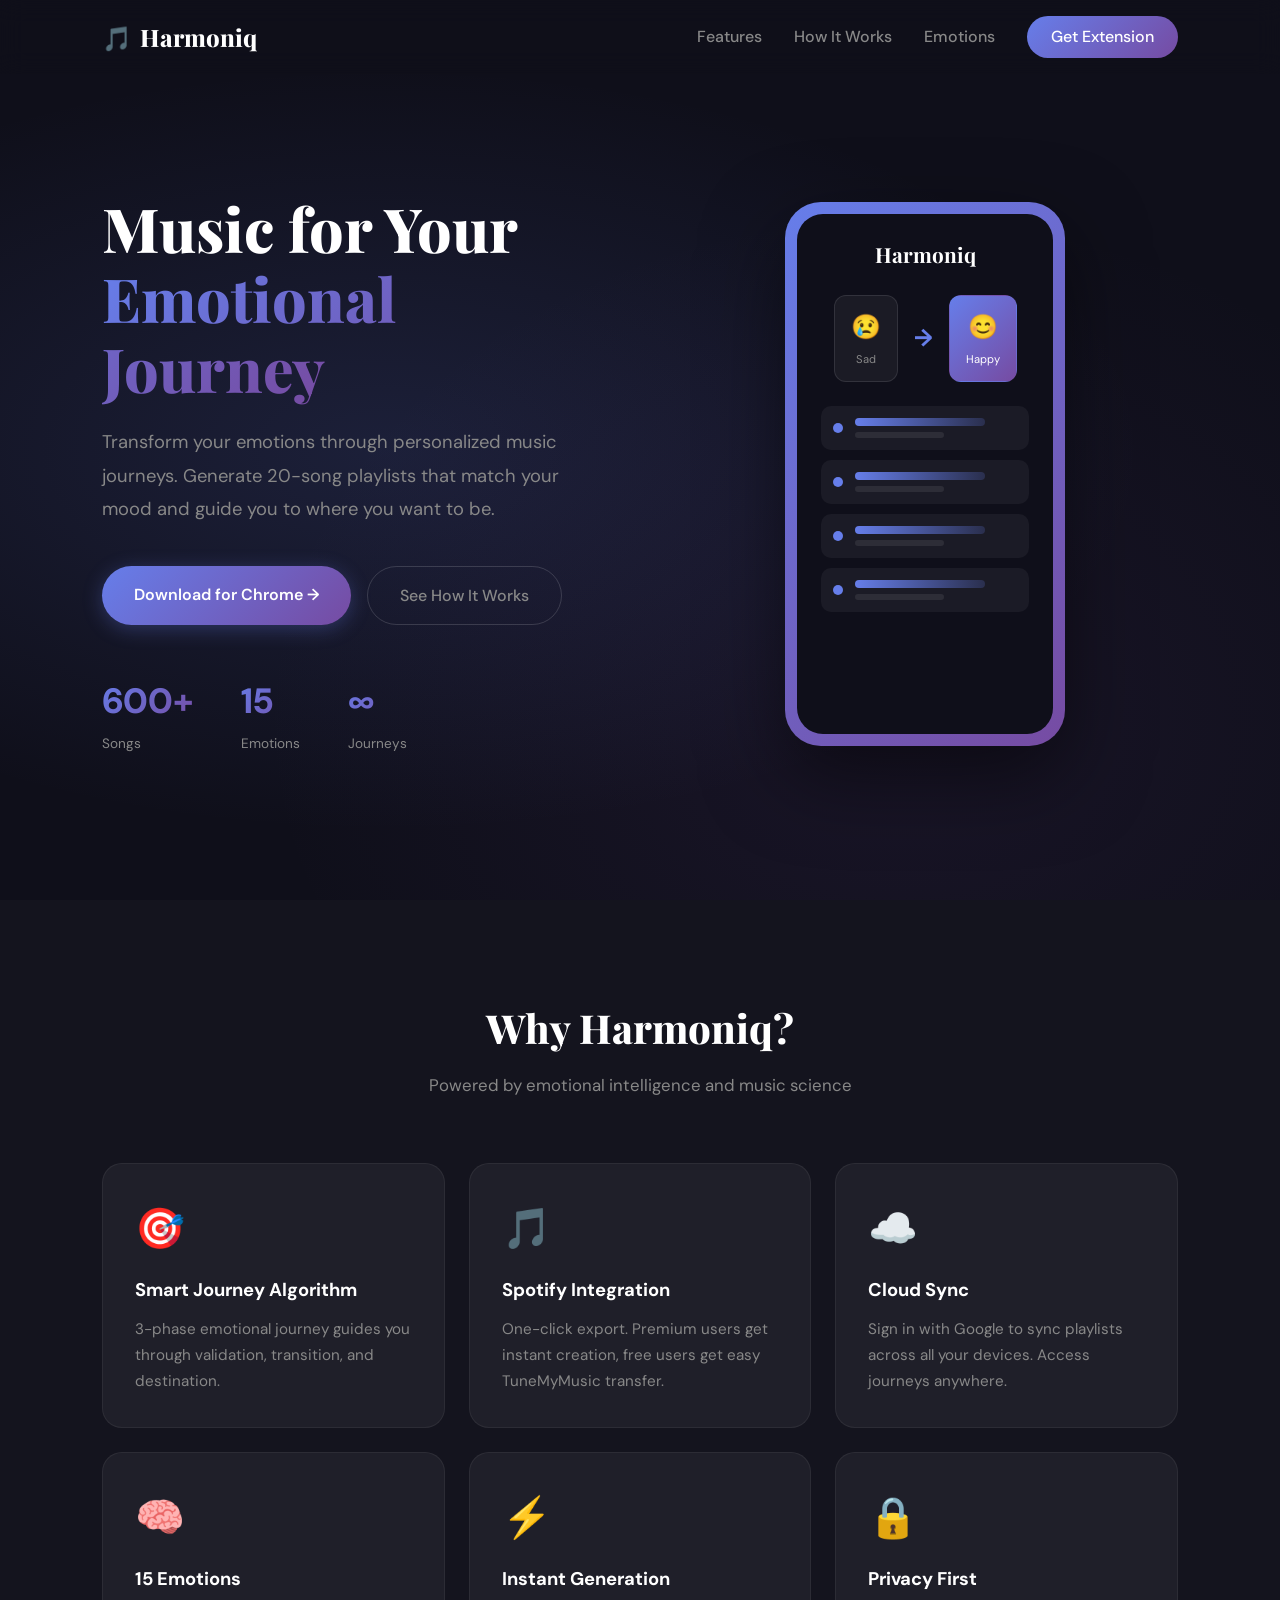
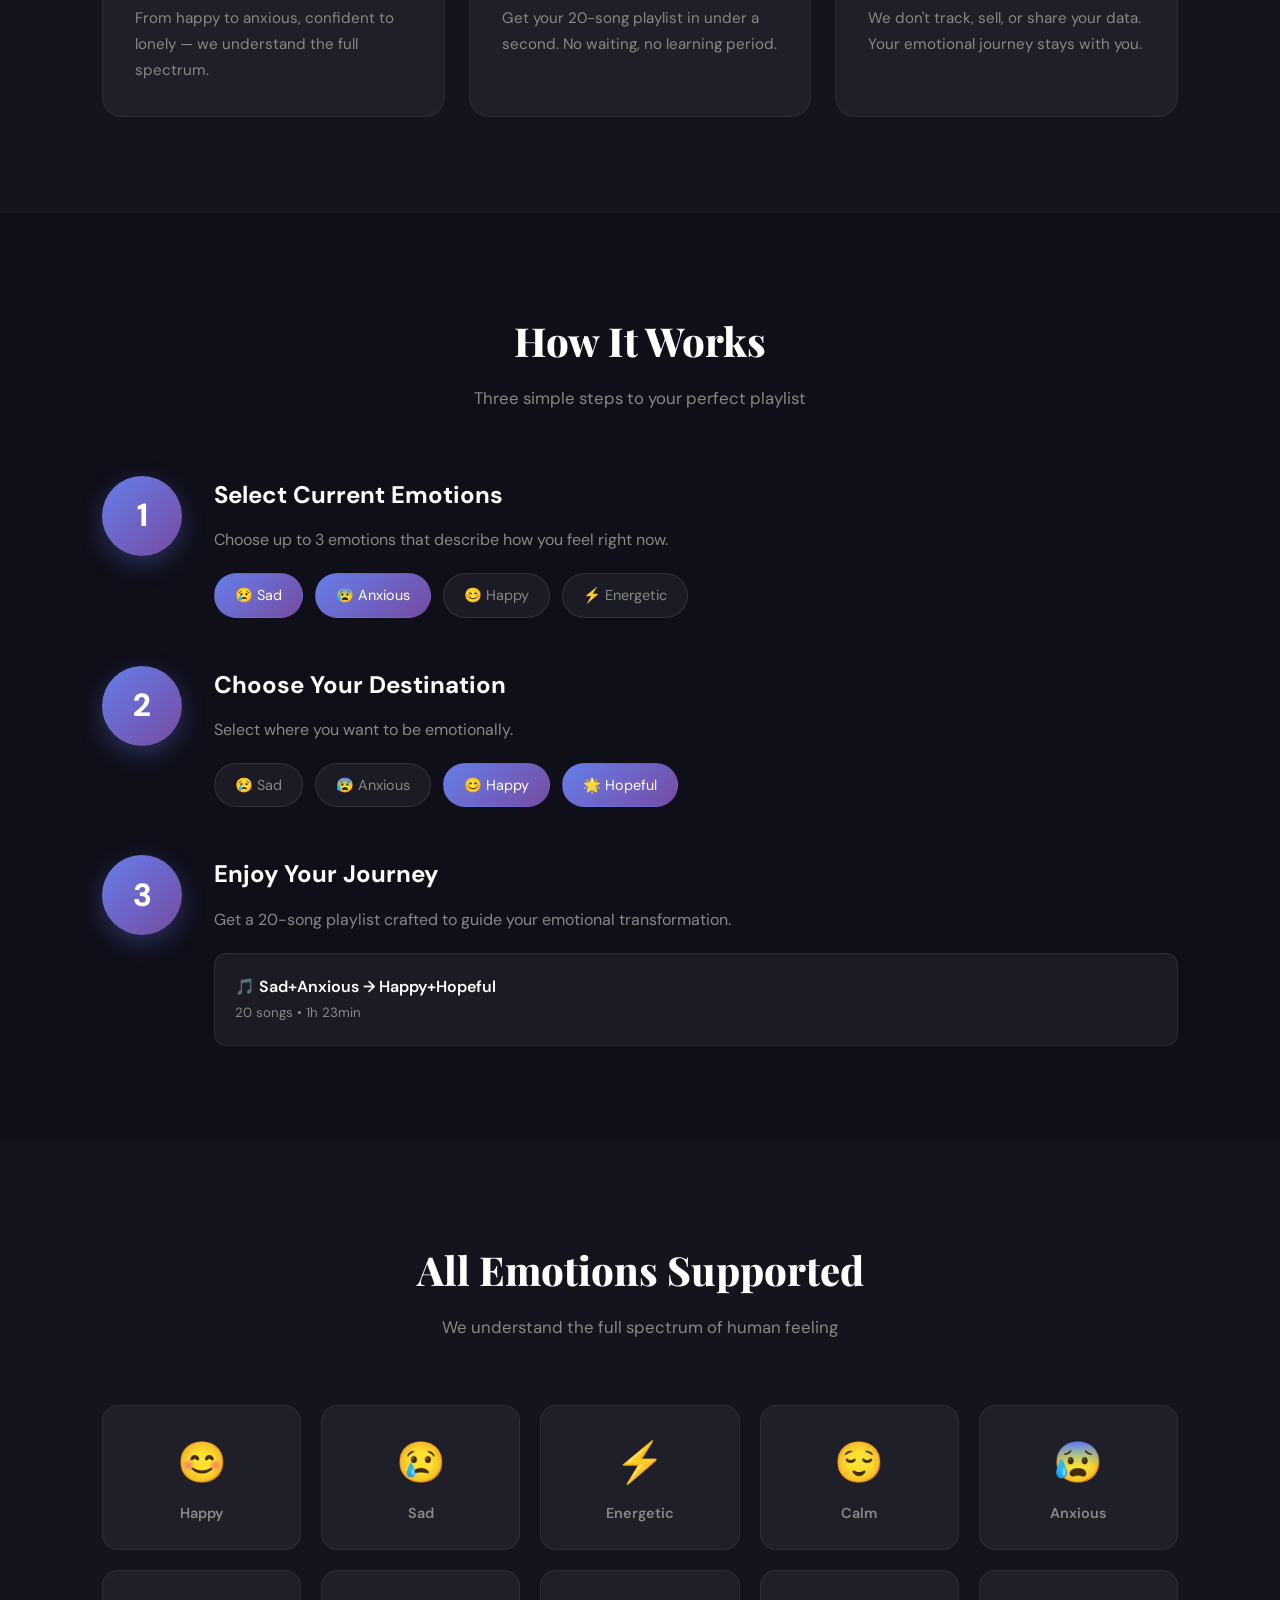
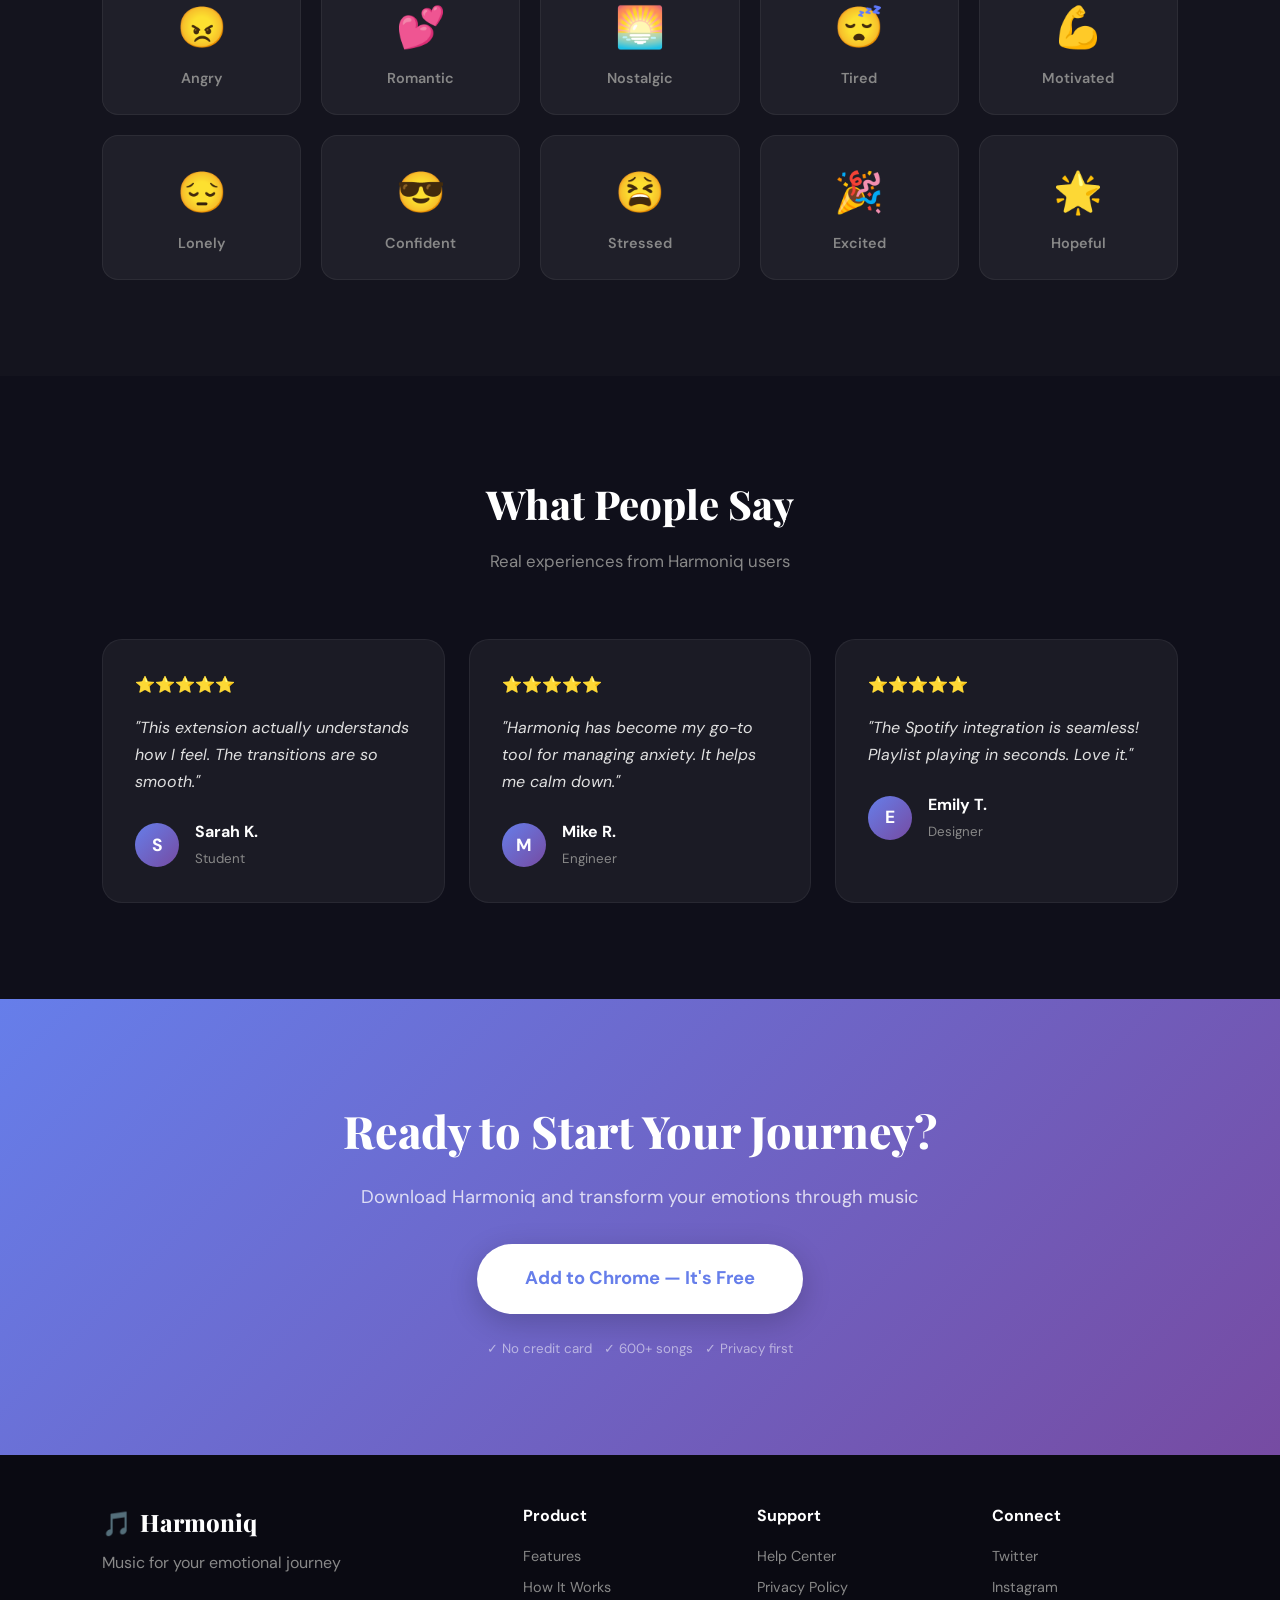
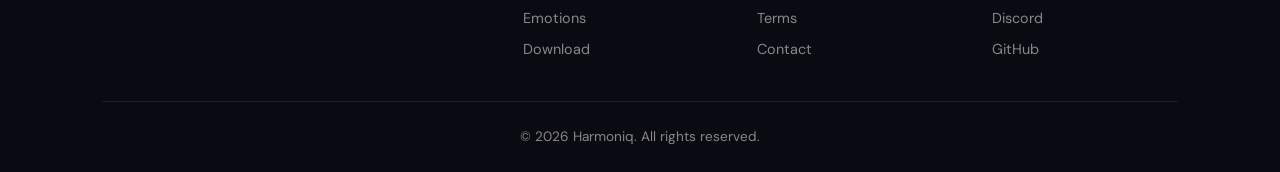
==== claudeHarmoniq/harmoniq-complete/website/index.html @ 440ad353 "Add files via upload" ====
<!DOCTYPE html>
<html lang="en">
<head>
    <meta charset="UTF-8">
    <meta name="viewport" content="width=device-width, initial-scale=1.0">
    <title>Harmoniq - Music for Your Emotional Journey</title>
    <meta name="description" content="Transform your emotions through personalized music journeys. Generate playlists that match your mood.">
    <link rel="icon" href="data:image/svg+xml,<svg xmlns='http://www.w3.org/2000/svg' viewBox='0 0 100 100'><text y='.9em' font-size='90'>🎵</text></svg>">
    <link href="https://fonts.googleapis.com/css2?family=DM+Sans:wght@400;500;700&family=Playfair+Display:wght@700;800&display=swap" rel="stylesheet">
    <link rel="stylesheet" href="styles.css">
</head>
<body>
    <nav class="navbar" id="navbar">
        <div class="container nav-content">
            <div class="logo"><span>🎵</span> Harmoniq</div>
            <div class="nav-links" id="navLinks">
                <a href="#features">Features</a>
                <a href="#how-it-works">How It Works</a>
                <a href="#emotions">Emotions</a>
                <a href="#download" class="btn-nav">Get Extension</a>
            </div>
            <button class="mobile-menu" id="mobileMenu"><span></span><span></span><span></span></button>
        </div>
    </nav>

    <section class="hero">
        <div class="hero-bg"></div>
        <div class="container hero-grid">
            <div class="hero-text">
                <h1>Music for Your<br><span class="gradient-text">Emotional Journey</span></h1>
                <p class="hero-sub">Transform your emotions through personalized music journeys. Generate 20-song playlists that match your mood and guide you to where you want to be.</p>
                <div class="hero-btns">
                    <a href="#download" class="btn-hero-primary">Download for Chrome →</a>
                    <a href="#how-it-works" class="btn-hero-secondary">See How It Works</a>
                </div>
                <div class="hero-stats">
                    <div class="stat"><strong>600+</strong><span>Songs</span></div>
                    <div class="stat"><strong>15</strong><span>Emotions</span></div>
                    <div class="stat"><strong>∞</strong><span>Journeys</span></div>
                </div>
            </div>
            <div class="hero-visual">
                <div class="phone">
                    <div class="phone-screen">
                        <div class="phone-header">Harmoniq</div>
                        <div class="phone-journey">
                            <div class="phone-emotion">😢<br><small>Sad</small></div>
                            <div class="phone-arrow">→</div>
                            <div class="phone-emotion active">😊<br><small>Happy</small></div>
                        </div>
                        <div class="phone-tracks">
                            <div class="phone-track"><div class="dot"></div><div class="lines"><div class="line1"></div><div class="line2"></div></div></div>
                            <div class="phone-track"><div class="dot"></div><div class="lines"><div class="line1"></div><div class="line2"></div></div></div>
                            <div class="phone-track"><div class="dot"></div><div class="lines"><div class="line1"></div><div class="line2"></div></div></div>
                            <div class="phone-track"><div class="dot"></div><div class="lines"><div class="line1"></div><div class="line2"></div></div></div>
                        </div>
                    </div>
                </div>
            </div>
        </div>
    </section>

    <section id="features" class="features">
        <div class="container">
            <div class="section-head"><h2>Why Harmoniq?</h2><p>Powered by emotional intelligence and music science</p></div>
            <div class="features-grid">
                <div class="feature"><div class="feature-icon">🎯</div><h3>Smart Journey Algorithm</h3><p>3-phase emotional journey guides you through validation, transition, and destination.</p></div>
                <div class="feature"><div class="feature-icon">🎵</div><h3>Spotify Integration</h3><p>One-click export. Premium users get instant creation, free users get easy TuneMyMusic transfer.</p></div>
                <div class="feature"><div class="feature-icon">☁️</div><h3>Cloud Sync</h3><p>Sign in with Google to sync playlists across all your devices. Access journeys anywhere.</p></div>
                <div class="feature"><div class="feature-icon">🧠</div><h3>15 Emotions</h3><p>From happy to anxious, confident to lonely — we understand the full spectrum.</p></div>
                <div class="feature"><div class="feature-icon">⚡</div><h3>Instant Generation</h3><p>Get your 20-song playlist in under a second. No waiting, no learning period.</p></div>
                <div class="feature"><div class="feature-icon">🔒</div><h3>Privacy First</h3><p>We don't track, sell, or share your data. Your emotional journey stays with you.</p></div>
            </div>
        </div>
    </section>

    <section id="how-it-works" class="how-it-works">
        <div class="container">
            <div class="section-head"><h2>How It Works</h2><p>Three simple steps to your perfect playlist</p></div>
            <div class="steps">
                <div class="step-card"><div class="step-num">1</div><div class="step-body"><h3>Select Current Emotions</h3><p>Choose up to 3 emotions that describe how you feel right now.</p><div class="chips"><span class="chip on">😢 Sad</span><span class="chip on">😰 Anxious</span><span class="chip">😊 Happy</span><span class="chip">⚡ Energetic</span></div></div></div>
                <div class="step-card"><div class="step-num">2</div><div class="step-body"><h3>Choose Your Destination</h3><p>Select where you want to be emotionally.</p><div class="chips"><span class="chip">😢 Sad</span><span class="chip">😰 Anxious</span><span class="chip on">😊 Happy</span><span class="chip on">🌟 Hopeful</span></div></div></div>
                <div class="step-card"><div class="step-num">3</div><div class="step-body"><h3>Enjoy Your Journey</h3><p>Get a 20-song playlist crafted to guide your emotional transformation.</p><div class="mini-playlist"><div class="mini-header">🎵 Sad+Anxious → Happy+Hopeful<br><small>20 songs • 1h 23min</small></div></div></div></div>
            </div>
        </div>
    </section>

    <section id="emotions" class="emotions">
        <div class="container">
            <div class="section-head"><h2>All Emotions Supported</h2><p>We understand the full spectrum of human feeling</p></div>
            <div class="emotions-grid">
                <div class="emo-card"><span>😊</span>Happy</div>
                <div class="emo-card"><span>😢</span>Sad</div>
                <div class="emo-card"><span>⚡</span>Energetic</div>
                <div class="emo-card"><span>😌</span>Calm</div>
                <div class="emo-card"><span>😰</span>Anxious</div>
                <div class="emo-card"><span>😠</span>Angry</div>
                <div class="emo-card"><span>💕</span>Romantic</div>
                <div class="emo-card"><span>🌅</span>Nostalgic</div>
                <div class="emo-card"><span>😴</span>Tired</div>
                <div class="emo-card"><span>💪</span>Motivated</div>
                <div class="emo-card"><span>😔</span>Lonely</div>
                <div class="emo-card"><span>😎</span>Confident</div>
                <div class="emo-card"><span>😫</span>Stressed</div>
                <div class="emo-card"><span>🎉</span>Excited</div>
                <div class="emo-card"><span>🌟</span>Hopeful</div>
            </div>
        </div>
    </section>

    <section class="testimonials">
        <div class="container">
            <div class="section-head"><h2>What People Say</h2><p>Real experiences from Harmoniq users</p></div>
            <div class="testimonials-grid">
                <div class="testimonial"><div class="stars">⭐⭐⭐⭐⭐</div><p>"This extension actually understands how I feel. The transitions are so smooth."</p><div class="author"><div class="avatar">S</div><div><strong>Sarah K.</strong><br><small>Student</small></div></div></div>
                <div class="testimonial"><div class="stars">⭐⭐⭐⭐⭐</div><p>"Harmoniq has become my go-to tool for managing anxiety. It helps me calm down."</p><div class="author"><div class="avatar">M</div><div><strong>Mike R.</strong><br><small>Engineer</small></div></div></div>
                <div class="testimonial"><div class="stars">⭐⭐⭐⭐⭐</div><p>"The Spotify integration is seamless! Playlist playing in seconds. Love it."</p><div class="author"><div class="avatar">E</div><div><strong>Emily T.</strong><br><small>Designer</small></div></div></div>
            </div>
        </div>
    </section>

    <section id="download" class="cta">
        <div class="container cta-content">
            <h2>Ready to Start Your Journey?</h2>
            <p>Download Harmoniq and transform your emotions through music</p>
            <a href="#" class="btn-cta">Add to Chrome — It's Free</a>
            <small>✓ No credit card &nbsp; ✓ 600+ songs &nbsp; ✓ Privacy first</small>
        </div>
    </section>

    <footer class="footer">
        <div class="container footer-grid">
            <div class="footer-brand"><div class="logo"><span>🎵</span> Harmoniq</div><p>Music for your emotional journey</p></div>
            <div class="footer-col"><h4>Product</h4><a href="#features">Features</a><a href="#how-it-works">How It Works</a><a href="#emotions">Emotions</a><a href="#download">Download</a></div>
            <div class="footer-col"><h4>Support</h4><a href="#">Help Center</a><a href="#">Privacy Policy</a><a href="#">Terms</a><a href="#">Contact</a></div>
            <div class="footer-col"><h4>Connect</h4><a href="#">Twitter</a><a href="#">Instagram</a><a href="#">Discord</a><a href="#">GitHub</a></div>
        </div>
        <div class="container"><p class="copyright">&copy; 2026 Harmoniq. All rights reserved.</p></div>
    </footer>

    <script src="script.js"></script>
</body>
</html>
---- claudeHarmoniq/harmoniq-complete/website/styles.css ----
/* ============================================
   HARMONIQ WEBSITE - Distinctive Design
   ============================================ */
*{margin:0;padding:0;box-sizing:border-box}
:root{--primary:#667eea;--secondary:#764ba2;--accent:#FF6B9D;--dark:#0f0f1a;--text:#e0e0e0;--muted:#888;--gradient:linear-gradient(135deg,#667eea,#764ba2);--card:rgba(255,255,255,0.05)}
body{font-family:'DM Sans',sans-serif;background:var(--dark);color:var(--text);line-height:1.6;overflow-x:hidden}
.container{max-width:1140px;margin:0 auto;padding:0 2rem}

/* NAV */
.navbar{position:fixed;top:0;left:0;right:0;z-index:100;padding:1rem 0;transition:all .3s;background:rgba(15,15,26,.8);backdrop-filter:blur(12px)}
.nav-content{display:flex;justify-content:space-between;align-items:center}
.logo{font-family:'Playfair Display',serif;font-size:1.5rem;font-weight:800;color:white;display:flex;align-items:center;gap:.5rem}
.nav-links{display:flex;gap:2rem;align-items:center}
.nav-links a{color:var(--muted);text-decoration:none;font-weight:500;transition:color .3s}
.nav-links a:hover{color:white}
.btn-nav{background:var(--gradient);color:white!important;padding:.5rem 1.5rem;border-radius:50px}
.mobile-menu{display:none;flex-direction:column;gap:5px;background:none;border:none;cursor:pointer}
.mobile-menu span{width:24px;height:2px;background:white;border-radius:1px}

/* HERO */
.hero{position:relative;min-height:100vh;display:flex;align-items:center;padding:8rem 0 5rem;overflow:hidden}
.hero-bg{position:absolute;inset:0;background:radial-gradient(ellipse at 30% 50%,rgba(102,126,234,.15),transparent 60%),radial-gradient(ellipse at 70% 80%,rgba(118,75,162,.1),transparent 50%);z-index:-1}
.hero-grid{display:grid;grid-template-columns:1fr 1fr;gap:4rem;align-items:center}
.hero-text h1{font-family:'Playfair Display',serif;font-size:3.8rem;font-weight:800;line-height:1.15;color:white;margin-bottom:1.5rem}
.gradient-text{background:var(--gradient);-webkit-background-clip:text;-webkit-text-fill-color:transparent;background-clip:text}
.hero-sub{font-size:1.15rem;color:var(--muted);margin-bottom:2.5rem;line-height:1.8;max-width:500px}
.hero-btns{display:flex;gap:1rem;margin-bottom:3rem;flex-wrap:wrap}
.btn-hero-primary{background:var(--gradient);color:white;padding:1rem 2rem;border-radius:50px;text-decoration:none;font-weight:600;transition:all .3s;box-shadow:0 4px 20px rgba(102,126,234,.3)}
.btn-hero-primary:hover{transform:translateY(-3px);box-shadow:0 8px 30px rgba(102,126,234,.4)}
.btn-hero-secondary{color:var(--muted);padding:1rem 2rem;border:1px solid rgba(255,255,255,.15);border-radius:50px;text-decoration:none;font-weight:500;transition:all .3s}
.btn-hero-secondary:hover{border-color:white;color:white}
.hero-stats{display:flex;gap:3rem}
.stat strong{display:block;font-size:2.2rem;font-weight:800;background:var(--gradient);-webkit-background-clip:text;-webkit-text-fill-color:transparent;background-clip:text}
.stat span{font-size:.85rem;color:var(--muted)}

/* PHONE MOCKUP */
.hero-visual{display:flex;justify-content:center}
.phone{width:280px;background:linear-gradient(135deg,#667eea,#764ba2);border-radius:36px;padding:12px;box-shadow:0 30px 80px rgba(0,0,0,.5);animation:float 6s ease-in-out infinite}
@keyframes float{0%,100%{transform:translateY(0)}50%{transform:translateY(-18px)}}
.phone-screen{background:var(--dark);border-radius:26px;padding:1.5rem;height:520px;overflow:hidden}
.phone-header{text-align:center;font-family:'Playfair Display',serif;font-size:1.3rem;font-weight:700;color:white;margin-bottom:1.5rem}
.phone-journey{display:flex;align-items:center;justify-content:center;gap:1rem;margin-bottom:1.5rem}
.phone-emotion{background:var(--card);border:1px solid rgba(255,255,255,.1);border-radius:12px;padding:.75rem 1rem;text-align:center;font-size:1.5rem;color:var(--muted)}
.phone-emotion.active{background:var(--gradient);border-color:transparent;color:white}
.phone-emotion small{font-size:.7rem;display:block;margin-top:.25rem}
.phone-arrow{color:var(--primary);font-size:1.5rem;font-weight:700}
.phone-tracks{display:flex;flex-direction:column;gap:.6rem}
.phone-track{display:flex;align-items:center;gap:.75rem;padding:.75rem;background:var(--card);border-radius:10px}
.dot{width:10px;height:10px;background:var(--primary);border-radius:50%;flex-shrink:0}
.lines{flex:1}
.line1{height:8px;background:linear-gradient(90deg,var(--primary),rgba(102,126,234,.2));border-radius:4px;margin-bottom:.4rem;width:80%}
.line2{height:6px;background:rgba(255,255,255,.08);border-radius:3px;width:55%}

/* SECTIONS */
.section-head{text-align:center;margin-bottom:4rem}
.section-head h2{font-family:'Playfair Display',serif;font-size:2.5rem;font-weight:800;color:white;margin-bottom:.75rem}
.section-head p{color:var(--muted);font-size:1.05rem}

/* FEATURES */
.features{padding:6rem 0;background:rgba(255,255,255,.02)}
.features-grid{display:grid;grid-template-columns:repeat(3,1fr);gap:1.5rem}
.feature{background:var(--card);border:1px solid rgba(255,255,255,.06);border-radius:20px;padding:2rem;transition:all .3s}
.feature:hover{transform:translateY(-5px);border-color:rgba(102,126,234,.3);box-shadow:0 10px 40px rgba(0,0,0,.2)}
.feature-icon{font-size:2.5rem;margin-bottom:1rem}
.feature h3{font-size:1.15rem;font-weight:700;color:white;margin-bottom:.75rem}
.feature p{color:var(--muted);font-size:.95rem;line-height:1.7}

/* HOW IT WORKS */
.how-it-works{padding:6rem 0}
.steps{display:flex;flex-direction:column;gap:3rem}
.step-card{display:grid;grid-template-columns:80px 1fr;gap:2rem;align-items:start}
.step-num{width:80px;height:80px;background:var(--gradient);border-radius:50%;display:flex;align-items:center;justify-content:center;font-size:2rem;font-weight:800;color:white;box-shadow:0 8px 25px rgba(102,126,234,.3)}
.step-body h3{font-size:1.5rem;font-weight:700;color:white;margin-bottom:.75rem}
.step-body p{color:var(--muted);margin-bottom:1.25rem;line-height:1.7}
.chips{display:flex;flex-wrap:wrap;gap:.75rem}
.chip{background:var(--card);border:1px solid rgba(255,255,255,.1);padding:.6rem 1.25rem;border-radius:50px;font-size:.9rem;color:var(--muted)}
.chip.on{background:var(--gradient);border-color:transparent;color:white}
.mini-playlist{background:var(--card);border:1px solid rgba(255,255,255,.08);border-radius:12px;padding:1.25rem}
.mini-header{font-weight:600;color:white}
.mini-header small{color:var(--muted);font-weight:400}

/* EMOTIONS */
.emotions{padding:6rem 0;background:rgba(255,255,255,.02)}
.emotions-grid{display:grid;grid-template-columns:repeat(5,1fr);gap:1.25rem}
.emo-card{background:var(--card);border:1px solid rgba(255,255,255,.06);border-radius:16px;padding:1.5rem 1rem;text-align:center;cursor:pointer;transition:all .3s;font-weight:600;color:var(--muted);font-size:.9rem}
.emo-card:hover{transform:translateY(-6px);border-color:rgba(102,126,234,.3);box-shadow:0 8px 25px rgba(0,0,0,.2)}
.emo-card span{font-size:2.5rem;display:block;margin-bottom:.5rem}

/* TESTIMONIALS */
.testimonials{padding:6rem 0}
.testimonials-grid{display:grid;grid-template-columns:repeat(3,1fr);gap:1.5rem}
.testimonial{background:var(--card);border:1px solid rgba(255,255,255,.06);border-radius:20px;padding:2rem}
.stars{font-size:1rem;margin-bottom:1rem}
.testimonial p{color:var(--text);line-height:1.7;margin-bottom:1.5rem;font-style:italic}
.author{display:flex;align-items:center;gap:1rem}
.avatar{width:44px;height:44px;background:var(--gradient);border-radius:50%;display:flex;align-items:center;justify-content:center;color:white;font-weight:700;font-size:1.1rem}
.author strong{color:white}
.author small{color:var(--muted)}

/* CTA */
.cta{padding:6rem 0;background:var(--gradient);text-align:center}
.cta-content h2{font-family:'Playfair Display',serif;font-size:2.8rem;font-weight:800;color:white;margin-bottom:1rem}
.cta-content>p{font-size:1.15rem;margin-bottom:2rem;opacity:.9;color:rgba(255,255,255,.85)}
.btn-cta{display:inline-block;background:white;color:var(--primary);padding:1.25rem 3rem;border-radius:50px;font-weight:700;font-size:1.15rem;text-decoration:none;box-shadow:0 8px 30px rgba(0,0,0,.2);transition:all .3s}
.btn-cta:hover{transform:translateY(-3px);box-shadow:0 12px 40px rgba(0,0,0,.3)}
.cta small{display:block;margin-top:1.5rem;opacity:.75;color:rgba(255,255,255,.7)}

/* FOOTER */
.footer{background:rgba(0,0,0,.3);padding:3rem 0 1.5rem}
.footer-grid{display:grid;grid-template-columns:2fr 1fr 1fr 1fr;gap:3rem;margin-bottom:2rem}
.footer-brand p{color:var(--muted);margin-top:.5rem}
.footer-col h4{color:white;margin-bottom:1rem;font-size:1rem}
.footer-col a{display:block;color:var(--muted);text-decoration:none;margin-bottom:.5rem;transition:color .3s;font-size:.9rem}
.footer-col a:hover{color:white}
.copyright{border-top:1px solid rgba(255,255,255,.08);padding-top:1.5rem;text-align:center;color:var(--muted);font-size:.85rem}

/* RESPONSIVE */
@media(max-width:968px){
    .hero-grid{grid-template-columns:1fr;text-align:center}
    .hero-visual{order:-1}
    .phone{width:240px}.phone-screen{height:430px}
    .hero-text h1{font-size:2.5rem}
    .hero-btns{justify-content:center}
    .hero-stats{justify-content:center}
    .hero-sub{margin-left:auto;margin-right:auto}
    .features-grid,.testimonials-grid{grid-template-columns:1fr}
    .emotions-grid{grid-template-columns:repeat(3,1fr)}
    .footer-grid{grid-template-columns:1fr}
    .step-card{grid-template-columns:1fr;text-align:center}
    .step-num{margin:0 auto}
    .chips{justify-content:center}
}
@media(max-width:600px){
    .nav-links{display:none}
    .mobile-menu{display:flex}
    .hero-text h1{font-size:2rem}
    .emotions-grid{grid-template-columns:repeat(2,1fr);gap:.75rem}
    .section-head h2{font-size:2rem}
    .cta-content h2{font-size:2rem}
}
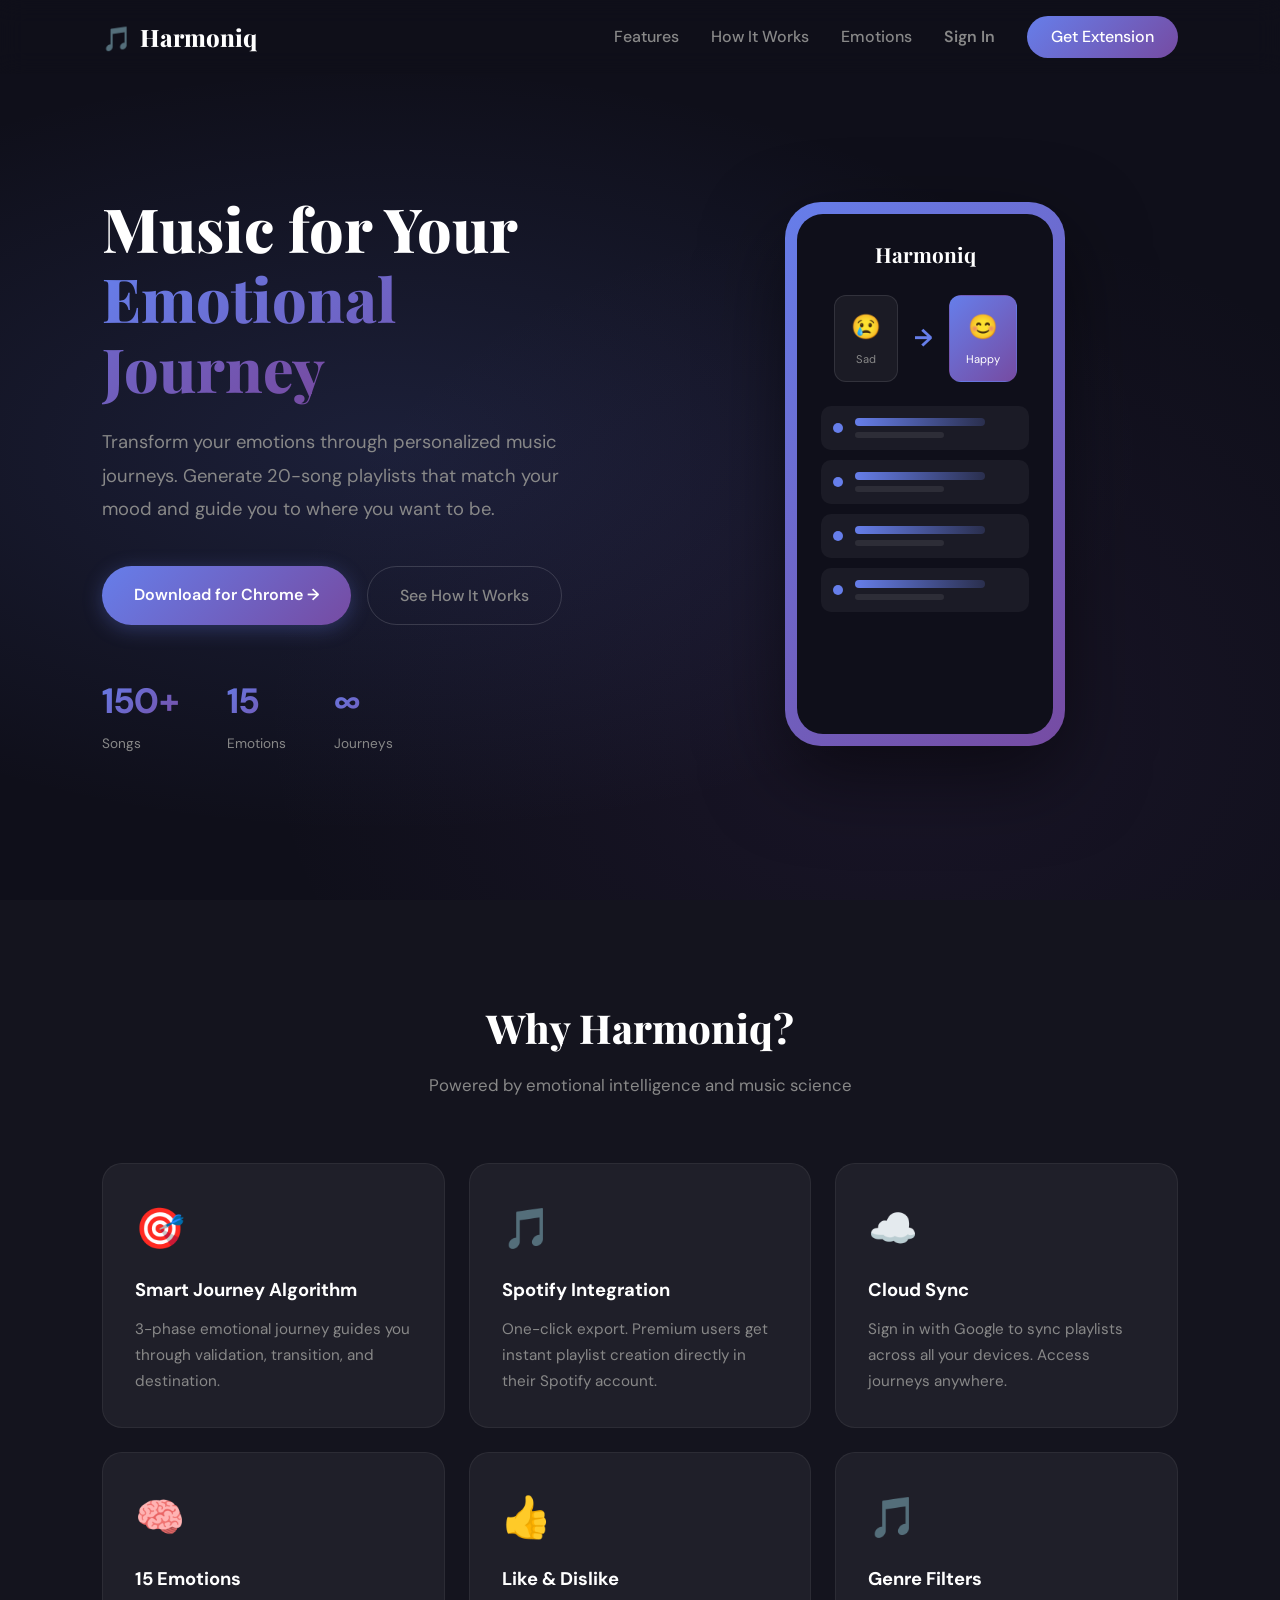
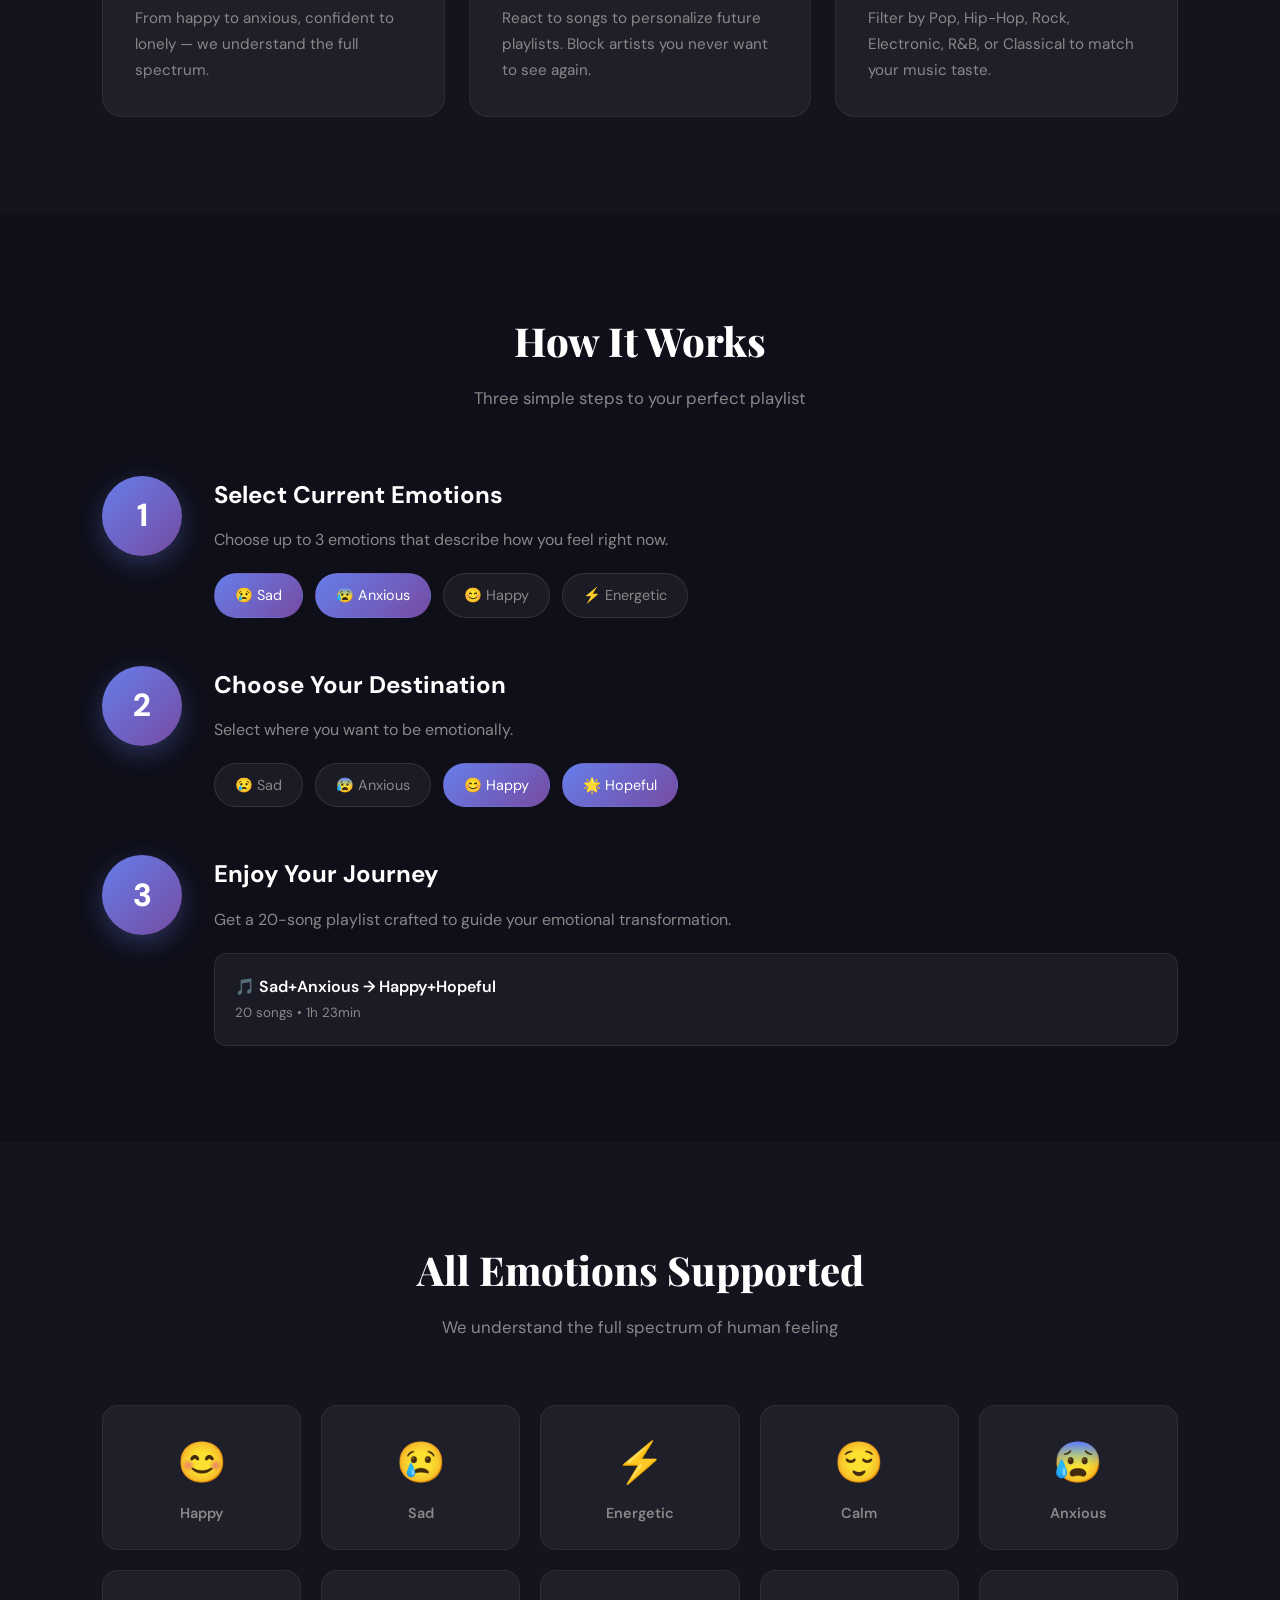
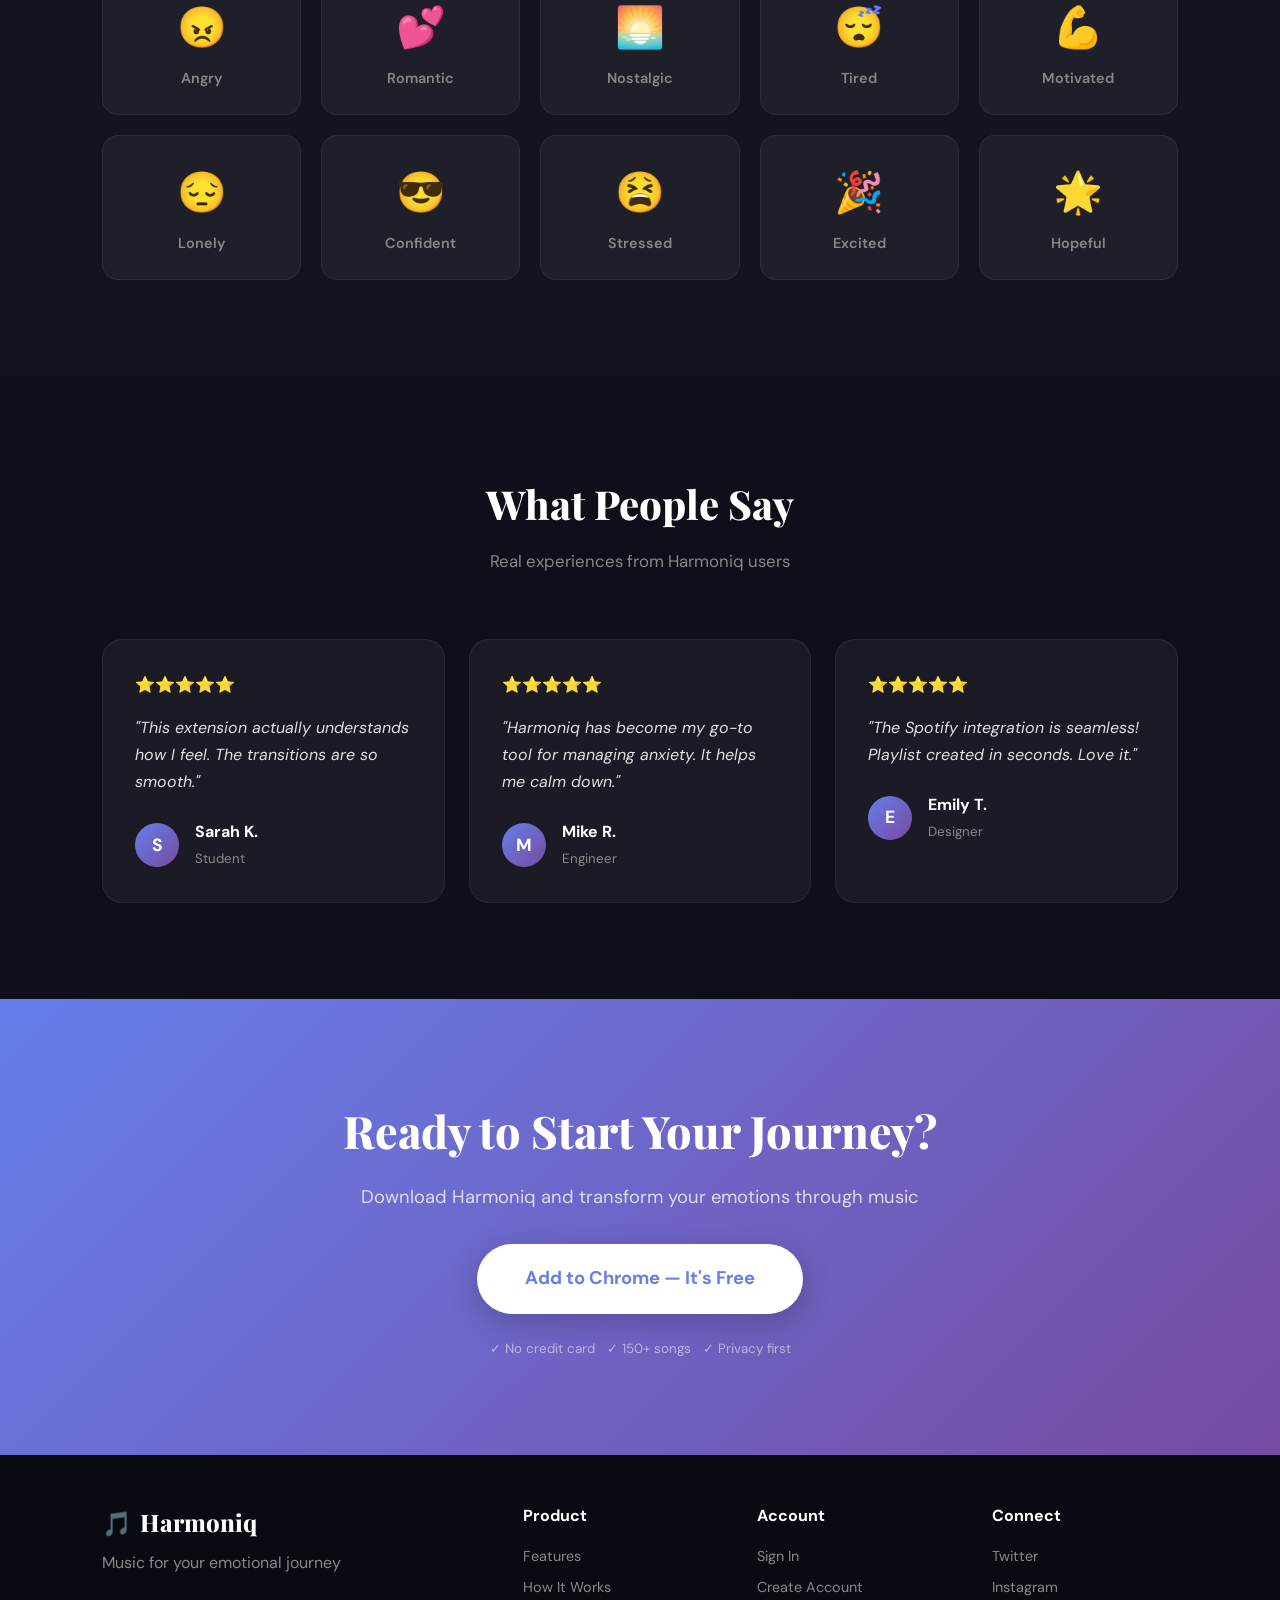
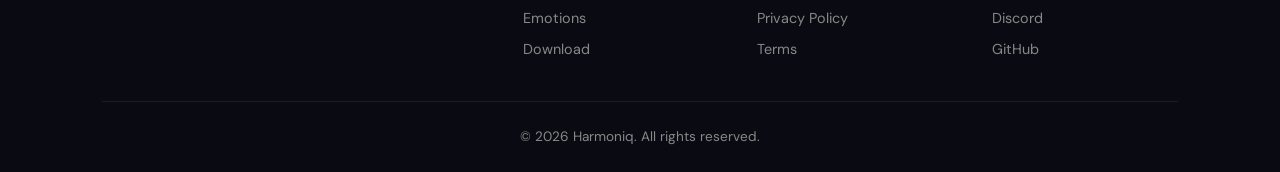
==== commit 51ea47fa: "Batch 6 — new website/login.html, add Sign In link to website/index.html" ====
--- a/claudeHarmoniq/harmoniq-complete/website/index.html
+++ b/claudeHarmoniq/harmoniq-complete/website/index.html
@@ -5,18 +5,19 @@
     <meta name="viewport" content="width=device-width, initial-scale=1.0">
     <title>Harmoniq - Music for Your Emotional Journey</title>
     <meta name="description" content="Transform your emotions through personalized music journeys. Generate playlists that match your mood.">
-    <link rel="icon" href="data:image/svg+xml,<svg xmlns='http://www.w3.org/2000/svg' viewBox='0 0 100 100'><text y='.9em' font-size='90'>🎵</text></svg>">
+    <link rel="icon" href="data:image/svg+xml,<svg xmlns='http://www.w3.org/2000/svg' viewBox='0 0 100 100'><text y='.9em' font-size='90'>&#127925;</text></svg>">
     <link href="https://fonts.googleapis.com/css2?family=DM+Sans:wght@400;500;700&family=Playfair+Display:wght@700;800&display=swap" rel="stylesheet">
     <link rel="stylesheet" href="styles.css">
 </head>
 <body>
     <nav class="navbar" id="navbar">
         <div class="container nav-content">
-            <div class="logo"><span>🎵</span> Harmoniq</div>
+            <div class="logo"><span>&#127925;</span> Harmoniq</div>
             <div class="nav-links" id="navLinks">
                 <a href="#features">Features</a>
                 <a href="#how-it-works">How It Works</a>
                 <a href="#emotions">Emotions</a>
+                <a href="login.html" style="font-weight:600;">Sign In</a>
                 <a href="#download" class="btn-nav">Get Extension</a>
             </div>
             <button class="mobile-menu" id="mobileMenu"><span></span><span></span><span></span></button>
@@ -30,13 +31,13 @@
                 <h1>Music for Your<br><span class="gradient-text">Emotional Journey</span></h1>
                 <p class="hero-sub">Transform your emotions through personalized music journeys. Generate 20-song playlists that match your mood and guide you to where you want to be.</p>
                 <div class="hero-btns">
-                    <a href="#download" class="btn-hero-primary">Download for Chrome →</a>
+                    <a href="#download" class="btn-hero-primary">Download for Chrome &rarr;</a>
                     <a href="#how-it-works" class="btn-hero-secondary">See How It Works</a>
                 </div>
                 <div class="hero-stats">
-                    <div class="stat"><strong>600+</strong><span>Songs</span></div>
+                    <div class="stat"><strong>150+</strong><span>Songs</span></div>
                     <div class="stat"><strong>15</strong><span>Emotions</span></div>
-                    <div class="stat"><strong>∞</strong><span>Journeys</span></div>
+                    <div class="stat"><strong>&infin;</strong><span>Journeys</span></div>
                 </div>
             </div>
             <div class="hero-visual">
@@ -44,9 +45,9 @@
                     <div class="phone-screen">
                         <div class="phone-header">Harmoniq</div>
                         <div class="phone-journey">
-                            <div class="phone-emotion">😢<br><small>Sad</small></div>
-                            <div class="phone-arrow">→</div>
-                            <div class="phone-emotion active">😊<br><small>Happy</small></div>
+                            <div class="phone-emotion">&#128546;<br><small>Sad</small></div>
+                            <div class="phone-arrow">&rarr;</div>
+                            <div class="phone-emotion active">&#128522;<br><small>Happy</small></div>
                         </div>
                         <div class="phone-tracks">
                             <div class="phone-track"><div class="dot"></div><div class="lines"><div class="line1"></div><div class="line2"></div></div></div>
@@ -64,12 +65,12 @@
         <div class="container">
             <div class="section-head"><h2>Why Harmoniq?</h2><p>Powered by emotional intelligence and music science</p></div>
             <div class="features-grid">
-                <div class="feature"><div class="feature-icon">🎯</div><h3>Smart Journey Algorithm</h3><p>3-phase emotional journey guides you through validation, transition, and destination.</p></div>
-                <div class="feature"><div class="feature-icon">🎵</div><h3>Spotify Integration</h3><p>One-click export. Premium users get instant creation, free users get easy TuneMyMusic transfer.</p></div>
-                <div class="feature"><div class="feature-icon">☁️</div><h3>Cloud Sync</h3><p>Sign in with Google to sync playlists across all your devices. Access journeys anywhere.</p></div>
-                <div class="feature"><div class="feature-icon">🧠</div><h3>15 Emotions</h3><p>From happy to anxious, confident to lonely — we understand the full spectrum.</p></div>
-                <div class="feature"><div class="feature-icon">⚡</div><h3>Instant Generation</h3><p>Get your 20-song playlist in under a second. No waiting, no learning period.</p></div>
-                <div class="feature"><div class="feature-icon">🔒</div><h3>Privacy First</h3><p>We don't track, sell, or share your data. Your emotional journey stays with you.</p></div>
+                <div class="feature"><div class="feature-icon">&#127919;</div><h3>Smart Journey Algorithm</h3><p>3-phase emotional journey guides you through validation, transition, and destination.</p></div>
+                <div class="feature"><div class="feature-icon">&#127925;</div><h3>Spotify Integration</h3><p>One-click export. Premium users get instant playlist creation directly in their Spotify account.</p></div>
+                <div class="feature"><div class="feature-icon">&#9729;&#65039;</div><h3>Cloud Sync</h3><p>Sign in with Google to sync playlists across all your devices. Access journeys anywhere.</p></div>
+                <div class="feature"><div class="feature-icon">&#129504;</div><h3>15 Emotions</h3><p>From happy to anxious, confident to lonely &mdash; we understand the full spectrum.</p></div>
+                <div class="feature"><div class="feature-icon">&#128077;</div><h3>Like &amp; Dislike</h3><p>React to songs to personalize future playlists. Block artists you never want to see again.</p></div>
+                <div class="feature"><div class="feature-icon">&#127925;</div><h3>Genre Filters</h3><p>Filter by Pop, Hip-Hop, Rock, Electronic, R&amp;B, or Classical to match your music taste.</p></div>
             </div>
         </div>
     </section>
@@ -78,9 +79,9 @@
         <div class="container">
             <div class="section-head"><h2>How It Works</h2><p>Three simple steps to your perfect playlist</p></div>
             <div class="steps">
-                <div class="step-card"><div class="step-num">1</div><div class="step-body"><h3>Select Current Emotions</h3><p>Choose up to 3 emotions that describe how you feel right now.</p><div class="chips"><span class="chip on">😢 Sad</span><span class="chip on">😰 Anxious</span><span class="chip">😊 Happy</span><span class="chip">⚡ Energetic</span></div></div></div>
-                <div class="step-card"><div class="step-num">2</div><div class="step-body"><h3>Choose Your Destination</h3><p>Select where you want to be emotionally.</p><div class="chips"><span class="chip">😢 Sad</span><span class="chip">😰 Anxious</span><span class="chip on">😊 Happy</span><span class="chip on">🌟 Hopeful</span></div></div></div>
-                <div class="step-card"><div class="step-num">3</div><div class="step-body"><h3>Enjoy Your Journey</h3><p>Get a 20-song playlist crafted to guide your emotional transformation.</p><div class="mini-playlist"><div class="mini-header">🎵 Sad+Anxious → Happy+Hopeful<br><small>20 songs • 1h 23min</small></div></div></div></div>
+                <div class="step-card"><div class="step-num">1</div><div class="step-body"><h3>Select Current Emotions</h3><p>Choose up to 3 emotions that describe how you feel right now.</p><div class="chips"><span class="chip on">&#128546; Sad</span><span class="chip on">&#128560; Anxious</span><span class="chip">&#128522; Happy</span><span class="chip">&#9889; Energetic</span></div></div></div>
+                <div class="step-card"><div class="step-num">2</div><div class="step-body"><h3>Choose Your Destination</h3><p>Select where you want to be emotionally.</p><div class="chips"><span class="chip">&#128546; Sad</span><span class="chip">&#128560; Anxious</span><span class="chip on">&#128522; Happy</span><span class="chip on">&#127775; Hopeful</span></div></div></div>
+                <div class="step-card"><div class="step-num">3</div><div class="step-body"><h3>Enjoy Your Journey</h3><p>Get a 20-song playlist crafted to guide your emotional transformation.</p><div class="mini-playlist"><div class="mini-header">&#127925; Sad+Anxious &rarr; Happy+Hopeful<br><small>20 songs &bull; 1h 23min</small></div></div></div></div>
             </div>
         </div>
     </section>
@@ -89,21 +90,21 @@
         <div class="container">
             <div class="section-head"><h2>All Emotions Supported</h2><p>We understand the full spectrum of human feeling</p></div>
             <div class="emotions-grid">
-                <div class="emo-card"><span>😊</span>Happy</div>
-                <div class="emo-card"><span>😢</span>Sad</div>
-                <div class="emo-card"><span>⚡</span>Energetic</div>
-                <div class="emo-card"><span>😌</span>Calm</div>
-                <div class="emo-card"><span>😰</span>Anxious</div>
-                <div class="emo-card"><span>😠</span>Angry</div>
-                <div class="emo-card"><span>💕</span>Romantic</div>
-                <div class="emo-card"><span>🌅</span>Nostalgic</div>
-                <div class="emo-card"><span>😴</span>Tired</div>
-                <div class="emo-card"><span>💪</span>Motivated</div>
-                <div class="emo-card"><span>😔</span>Lonely</div>
-                <div class="emo-card"><span>😎</span>Confident</div>
-                <div class="emo-card"><span>😫</span>Stressed</div>
-                <div class="emo-card"><span>🎉</span>Excited</div>
-                <div class="emo-card"><span>🌟</span>Hopeful</div>
+                <div class="emo-card"><span>&#128522;</span>Happy</div>
+                <div class="emo-card"><span>&#128546;</span>Sad</div>
+                <div class="emo-card"><span>&#9889;</span>Energetic</div>
+                <div class="emo-card"><span>&#128524;</span>Calm</div>
+                <div class="emo-card"><span>&#128560;</span>Anxious</div>
+                <div class="emo-card"><span>&#128544;</span>Angry</div>
+                <div class="emo-card"><span>&#128149;</span>Romantic</div>
+                <div class="emo-card"><span>&#127749;</span>Nostalgic</div>
+                <div class="emo-card"><span>&#128564;</span>Tired</div>
+                <div class="emo-card"><span>&#128170;</span>Motivated</div>
+                <div class="emo-card"><span>&#128532;</span>Lonely</div>
+                <div class="emo-card"><span>&#128526;</span>Confident</div>
+                <div class="emo-card"><span>&#128555;</span>Stressed</div>
+                <div class="emo-card"><span>&#127881;</span>Excited</div>
+                <div class="emo-card"><span>&#127775;</span>Hopeful</div>
             </div>
         </div>
     </section>
@@ -112,9 +113,9 @@
         <div class="container">
             <div class="section-head"><h2>What People Say</h2><p>Real experiences from Harmoniq users</p></div>
             <div class="testimonials-grid">
-                <div class="testimonial"><div class="stars">⭐⭐⭐⭐⭐</div><p>"This extension actually understands how I feel. The transitions are so smooth."</p><div class="author"><div class="avatar">S</div><div><strong>Sarah K.</strong><br><small>Student</small></div></div></div>
-                <div class="testimonial"><div class="stars">⭐⭐⭐⭐⭐</div><p>"Harmoniq has become my go-to tool for managing anxiety. It helps me calm down."</p><div class="author"><div class="avatar">M</div><div><strong>Mike R.</strong><br><small>Engineer</small></div></div></div>
-                <div class="testimonial"><div class="stars">⭐⭐⭐⭐⭐</div><p>"The Spotify integration is seamless! Playlist playing in seconds. Love it."</p><div class="author"><div class="avatar">E</div><div><strong>Emily T.</strong><br><small>Designer</small></div></div></div>
+                <div class="testimonial"><div class="stars">&#11088;&#11088;&#11088;&#11088;&#11088;</div><p>"This extension actually understands how I feel. The transitions are so smooth."</p><div class="author"><div class="avatar">S</div><div><strong>Sarah K.</strong><br><small>Student</small></div></div></div>
+                <div class="testimonial"><div class="stars">&#11088;&#11088;&#11088;&#11088;&#11088;</div><p>"Harmoniq has become my go-to tool for managing anxiety. It helps me calm down."</p><div class="author"><div class="avatar">M</div><div><strong>Mike R.</strong><br><small>Engineer</small></div></div></div>
+                <div class="testimonial"><div class="stars">&#11088;&#11088;&#11088;&#11088;&#11088;</div><p>"The Spotify integration is seamless! Playlist created in seconds. Love it."</p><div class="author"><div class="avatar">E</div><div><strong>Emily T.</strong><br><small>Designer</small></div></div></div>
             </div>
         </div>
     </section>
@@ -123,16 +124,16 @@
         <div class="container cta-content">
             <h2>Ready to Start Your Journey?</h2>
             <p>Download Harmoniq and transform your emotions through music</p>
-            <a href="#" class="btn-cta">Add to Chrome — It's Free</a>
-            <small>✓ No credit card &nbsp; ✓ 600+ songs &nbsp; ✓ Privacy first</small>
+            <a href="#" class="btn-cta">Add to Chrome &mdash; It's Free</a>
+            <small>&#10003; No credit card &nbsp; &#10003; 150+ songs &nbsp; &#10003; Privacy first</small>
         </div>
     </section>
 
     <footer class="footer">
         <div class="container footer-grid">
-            <div class="footer-brand"><div class="logo"><span>🎵</span> Harmoniq</div><p>Music for your emotional journey</p></div>
+            <div class="footer-brand"><div class="logo"><span>&#127925;</span> Harmoniq</div><p>Music for your emotional journey</p></div>
             <div class="footer-col"><h4>Product</h4><a href="#features">Features</a><a href="#how-it-works">How It Works</a><a href="#emotions">Emotions</a><a href="#download">Download</a></div>
-            <div class="footer-col"><h4>Support</h4><a href="#">Help Center</a><a href="#">Privacy Policy</a><a href="#">Terms</a><a href="#">Contact</a></div>
+            <div class="footer-col"><h4>Account</h4><a href="login.html">Sign In</a><a href="login.html">Create Account</a><a href="#">Privacy Policy</a><a href="#">Terms</a></div>
             <div class="footer-col"><h4>Connect</h4><a href="#">Twitter</a><a href="#">Instagram</a><a href="#">Discord</a><a href="#">GitHub</a></div>
         </div>
         <div class="container"><p class="copyright">&copy; 2026 Harmoniq. All rights reserved.</p></div>
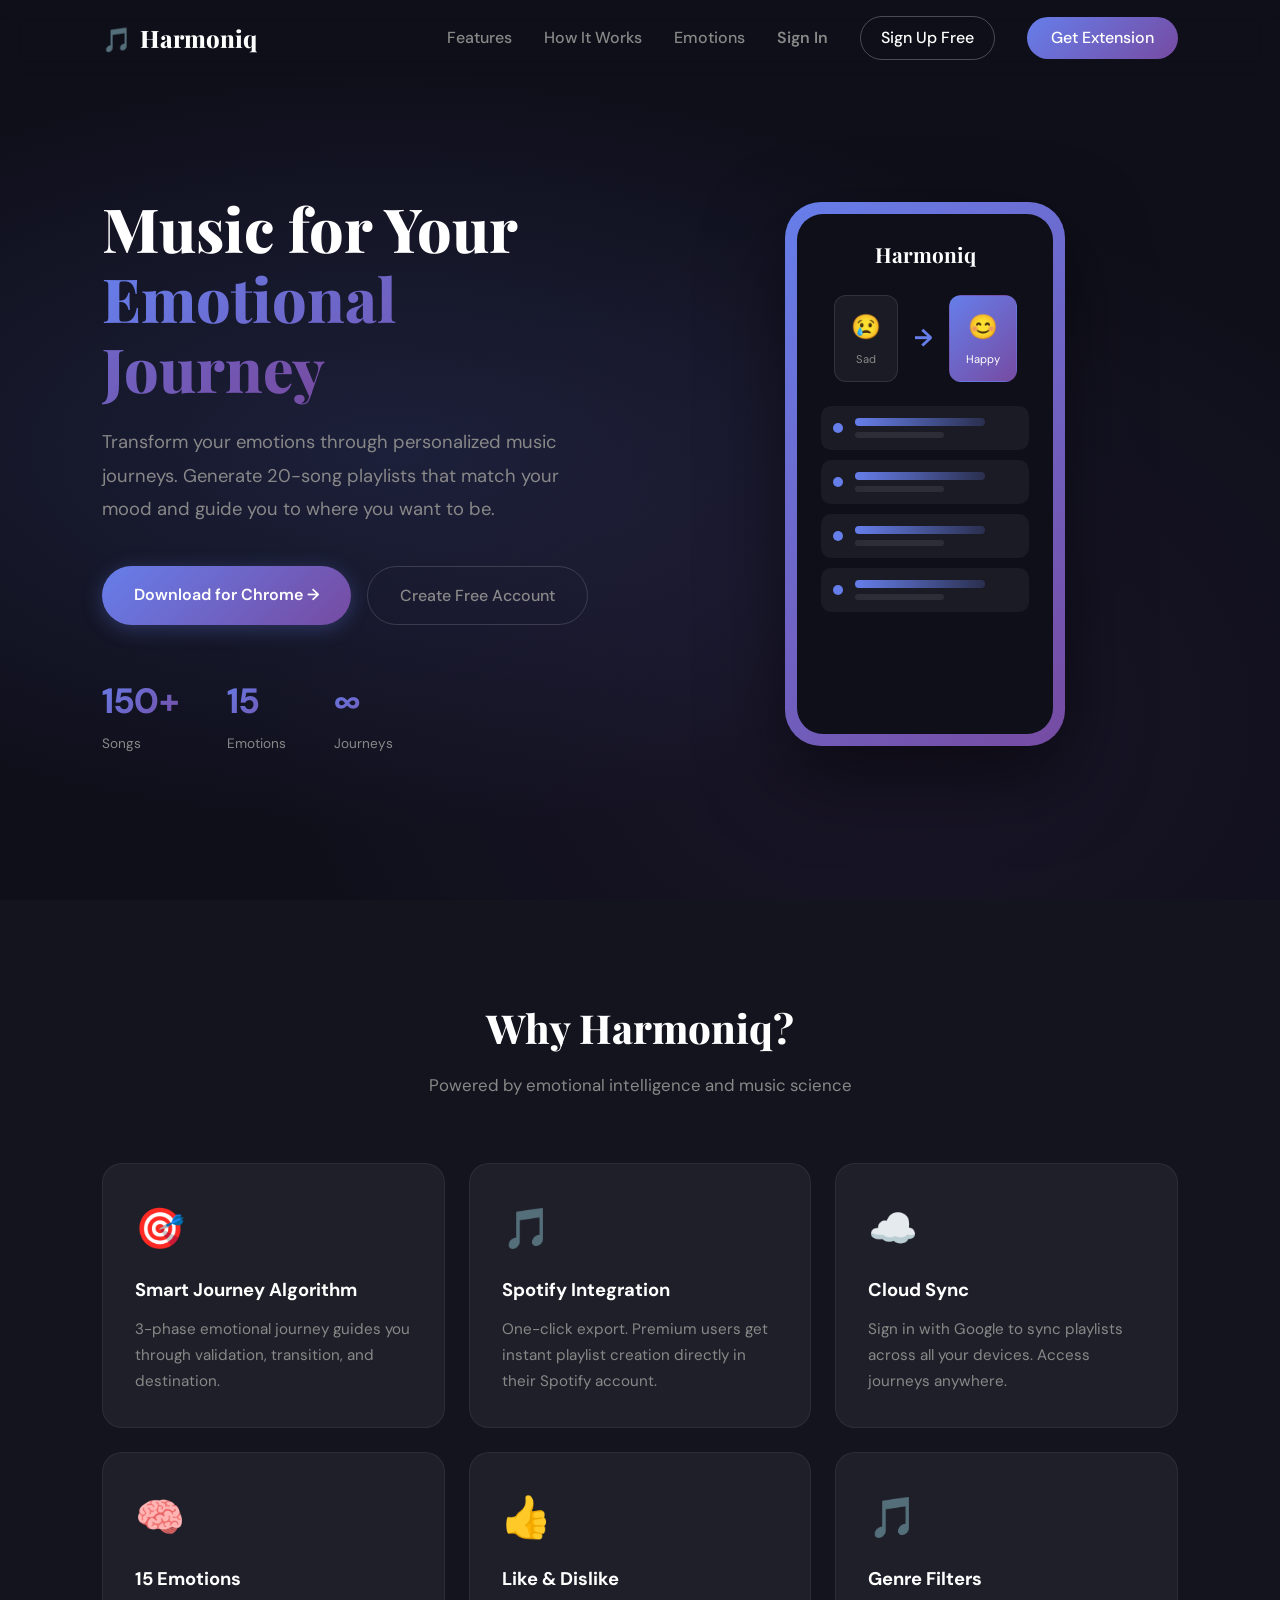
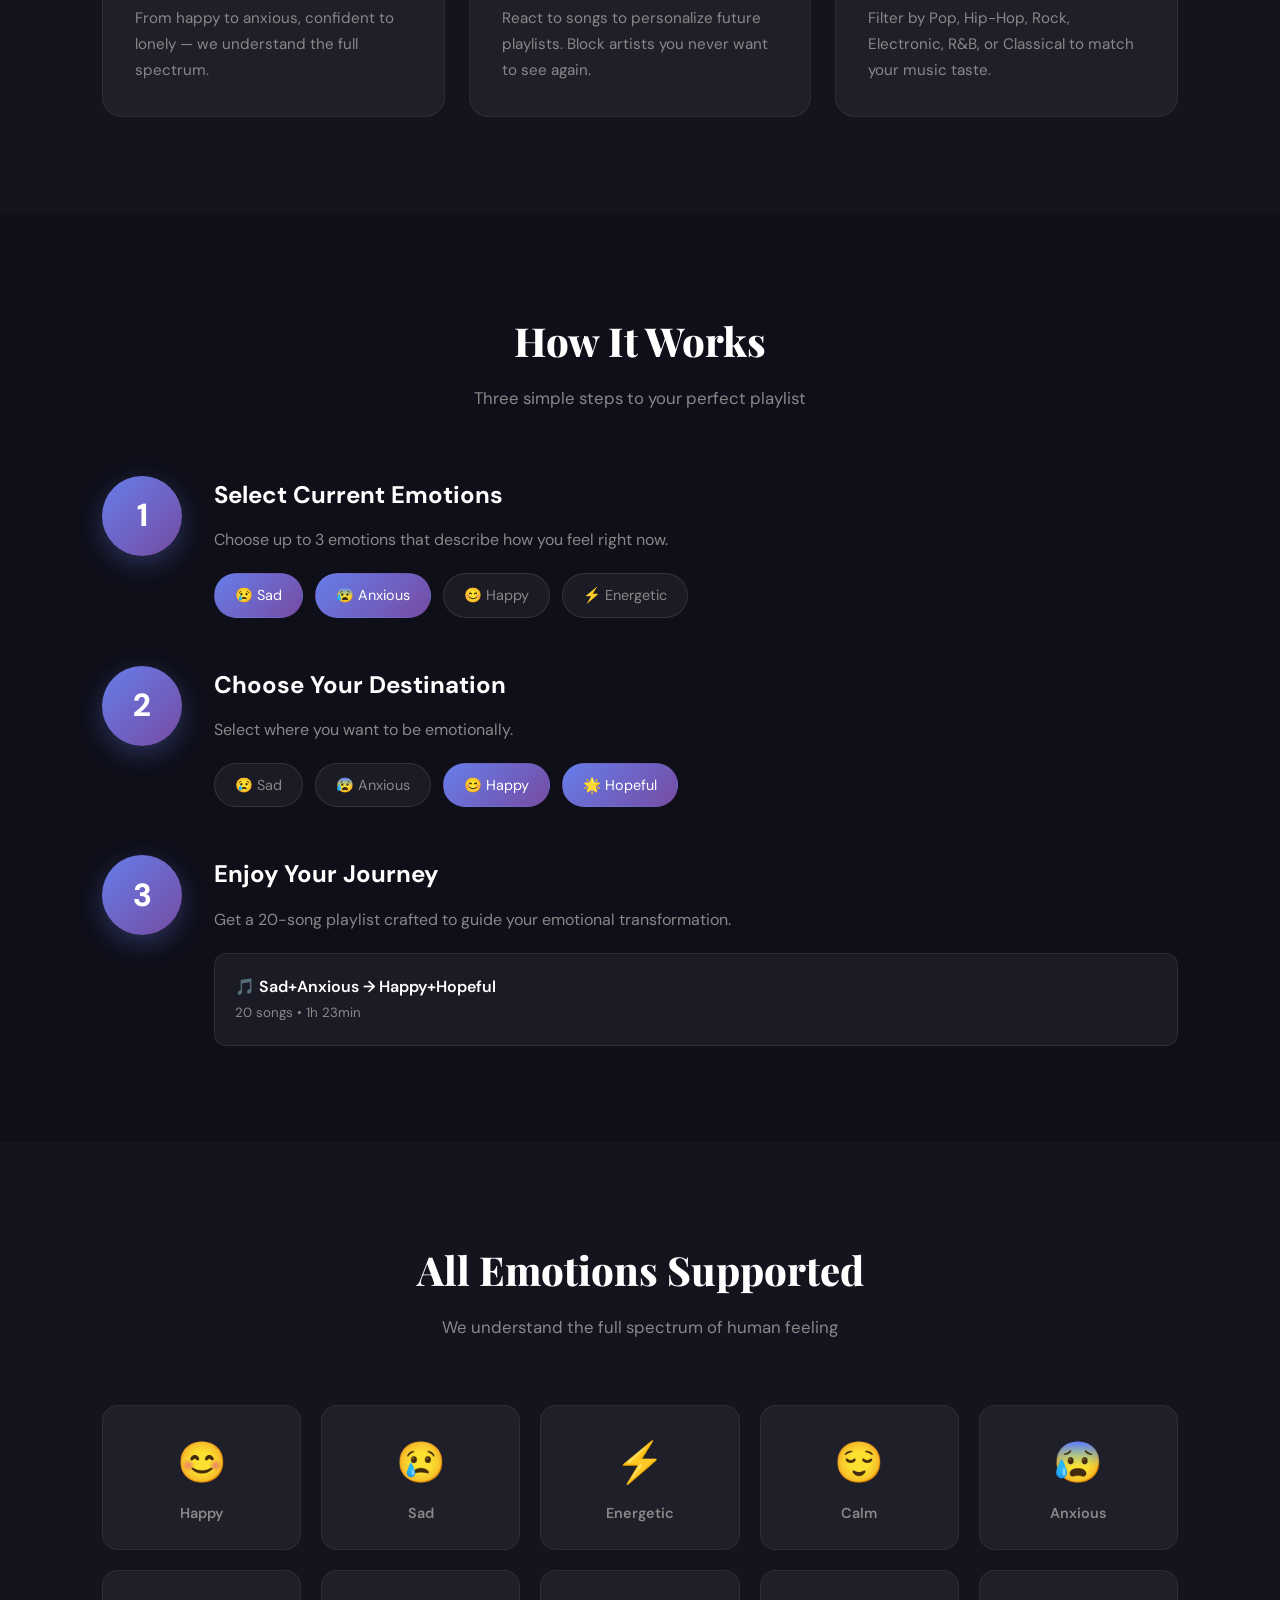
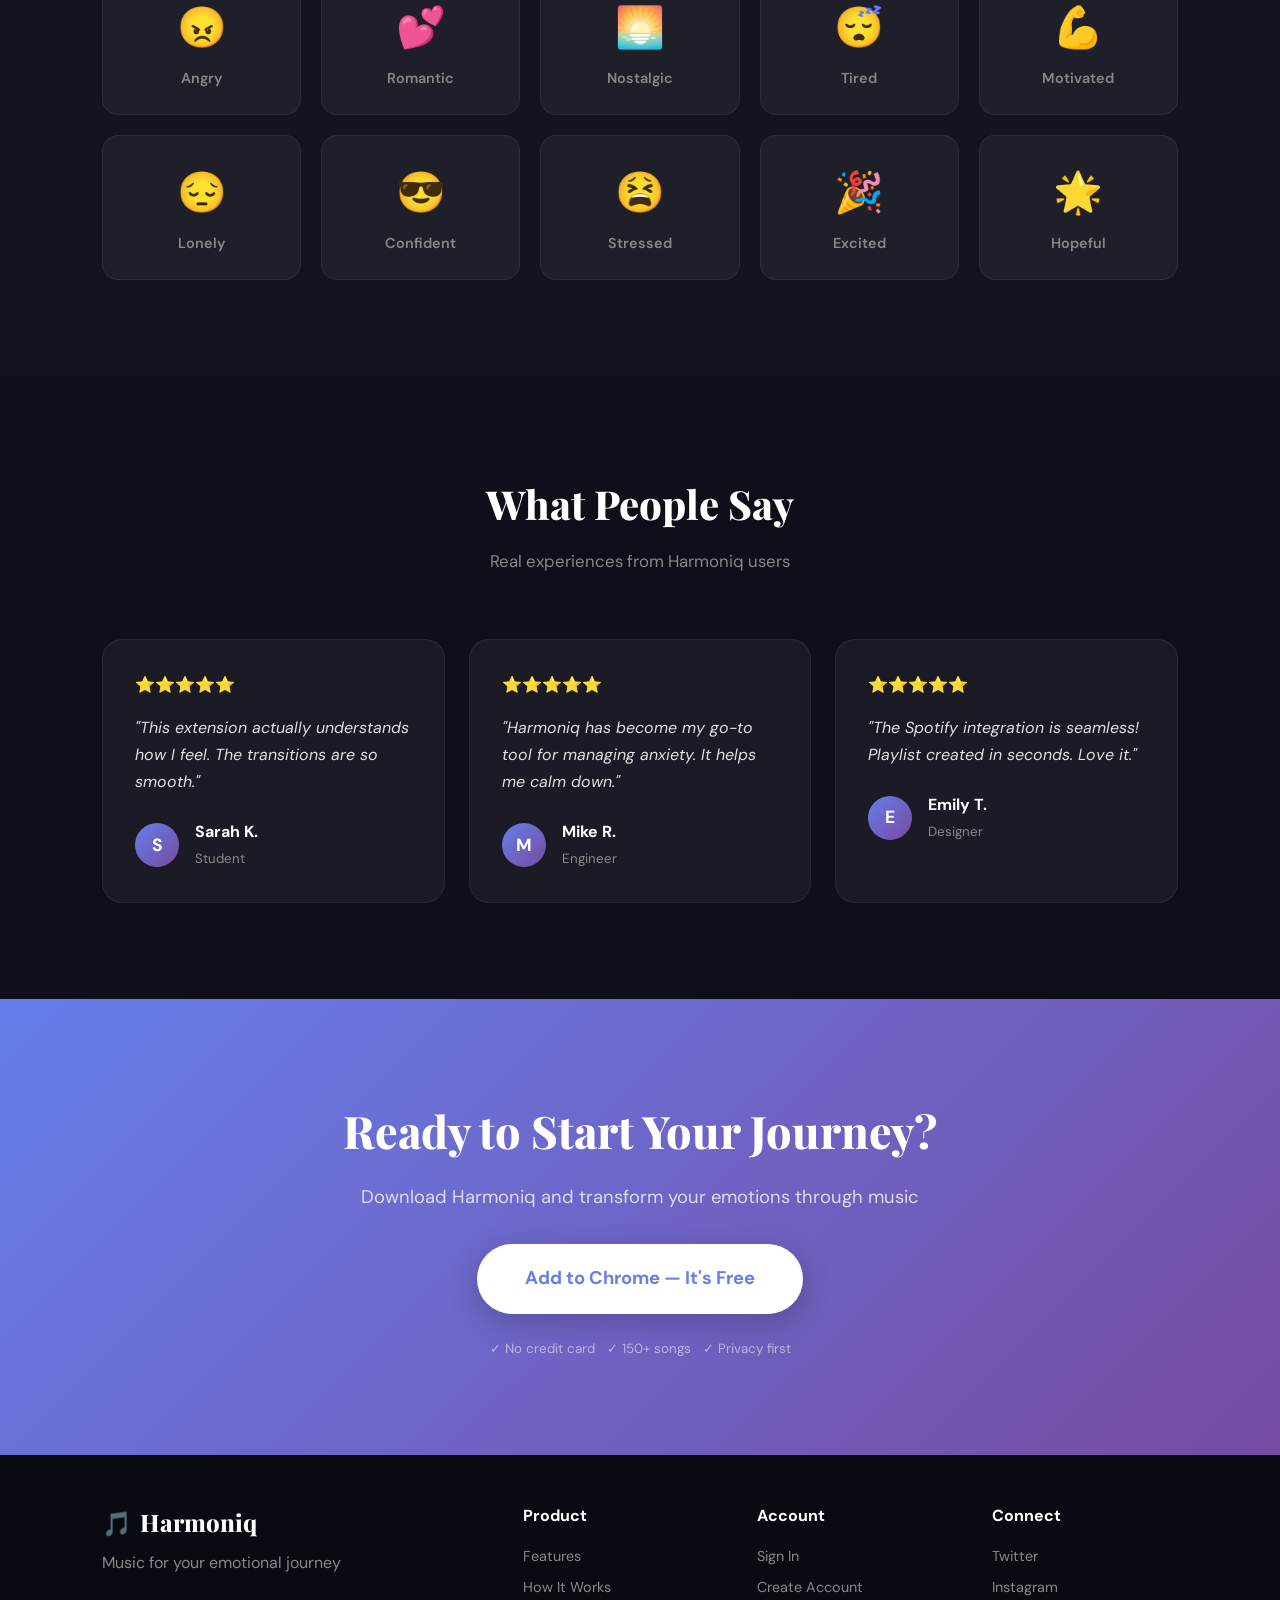
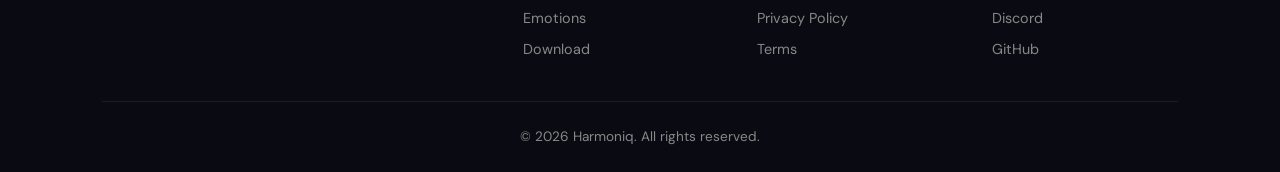
==== commit d08c2130: "Fix sign-up flow and improve website UI - login.html: add name + confirm-password fields for sign-up" ====
--- a/claudeHarmoniq/harmoniq-complete/website/index.html
+++ b/claudeHarmoniq/harmoniq-complete/website/index.html
@@ -18,6 +18,7 @@
                 <a href="#how-it-works">How It Works</a>
                 <a href="#emotions">Emotions</a>
                 <a href="login.html" style="font-weight:600;">Sign In</a>
+                <a href="login.html?mode=signup" class="btn-nav-signup">Sign Up Free</a>
                 <a href="#download" class="btn-nav">Get Extension</a>
             </div>
             <button class="mobile-menu" id="mobileMenu"><span></span><span></span><span></span></button>
@@ -32,7 +33,7 @@
                 <p class="hero-sub">Transform your emotions through personalized music journeys. Generate 20-song playlists that match your mood and guide you to where you want to be.</p>
                 <div class="hero-btns">
                     <a href="#download" class="btn-hero-primary">Download for Chrome &rarr;</a>
-                    <a href="#how-it-works" class="btn-hero-secondary">See How It Works</a>
+                    <a href="login.html?mode=signup" class="btn-hero-secondary">Create Free Account</a>
                 </div>
                 <div class="hero-stats">
                     <div class="stat"><strong>150+</strong><span>Songs</span></div>
@@ -133,7 +134,7 @@
         <div class="container footer-grid">
             <div class="footer-brand"><div class="logo"><span>&#127925;</span> Harmoniq</div><p>Music for your emotional journey</p></div>
             <div class="footer-col"><h4>Product</h4><a href="#features">Features</a><a href="#how-it-works">How It Works</a><a href="#emotions">Emotions</a><a href="#download">Download</a></div>
-            <div class="footer-col"><h4>Account</h4><a href="login.html">Sign In</a><a href="login.html">Create Account</a><a href="#">Privacy Policy</a><a href="#">Terms</a></div>
+            <div class="footer-col"><h4>Account</h4><a href="login.html">Sign In</a><a href="login.html?mode=signup">Create Account</a><a href="#">Privacy Policy</a><a href="#">Terms</a></div>
             <div class="footer-col"><h4>Connect</h4><a href="#">Twitter</a><a href="#">Instagram</a><a href="#">Discord</a><a href="#">GitHub</a></div>
         </div>
         <div class="container"><p class="copyright">&copy; 2026 Harmoniq. All rights reserved.</p></div>
--- a/claudeHarmoniq/harmoniq-complete/website/styles.css
+++ b/claudeHarmoniq/harmoniq-complete/website/styles.css
@@ -14,8 +14,13 @@
 .nav-links a{color:var(--muted);text-decoration:none;font-weight:500;transition:color .3s}
 .nav-links a:hover{color:white}
 .btn-nav{background:var(--gradient);color:white!important;padding:.5rem 1.5rem;border-radius:50px}
-.mobile-menu{display:none;flex-direction:column;gap:5px;background:none;border:none;cursor:pointer}
-.mobile-menu span{width:24px;height:2px;background:white;border-radius:1px}
+.btn-nav-signup{color:white!important;padding:.5rem 1.25rem;border-radius:50px;border:1px solid rgba(255,255,255,.25);transition:all .3s!important}
+.btn-nav-signup:hover{border-color:white!important;background:rgba(255,255,255,.08)}
+.mobile-menu{display:none;flex-direction:column;gap:5px;background:none;border:none;cursor:pointer;z-index:110;position:relative}
+.mobile-menu span{width:24px;height:2px;background:white;border-radius:1px;transition:all .3s}
+.mobile-menu.open span:nth-child(1){transform:translateY(7px) rotate(45deg)}
+.mobile-menu.open span:nth-child(2){opacity:0;transform:scaleX(0)}
+.mobile-menu.open span:nth-child(3){transform:translateY(-7px) rotate(-45deg)}
 
 /* HERO */
 .hero{position:relative;min-height:100vh;display:flex;align-items:center;padding:8rem 0 5rem;overflow:hidden}
@@ -131,10 +136,12 @@
     .chips{justify-content:center}
 }
 @media(max-width:600px){
-    .nav-links{display:none}
+    .nav-links{display:none;flex-direction:column;position:absolute;top:100%;left:0;right:0;background:rgba(15,15,26,.97);padding:1.25rem 2rem;border-radius:0 0 16px 16px;gap:1.25rem;border-top:1px solid rgba(255,255,255,.06)}
+    .nav-links.open{display:flex}
     .mobile-menu{display:flex}
     .hero-text h1{font-size:2rem}
     .emotions-grid{grid-template-columns:repeat(2,1fr);gap:.75rem}
     .section-head h2{font-size:2rem}
     .cta-content h2{font-size:2rem}
+    .btn-nav-signup{display:inline-block;width:fit-content}
 }
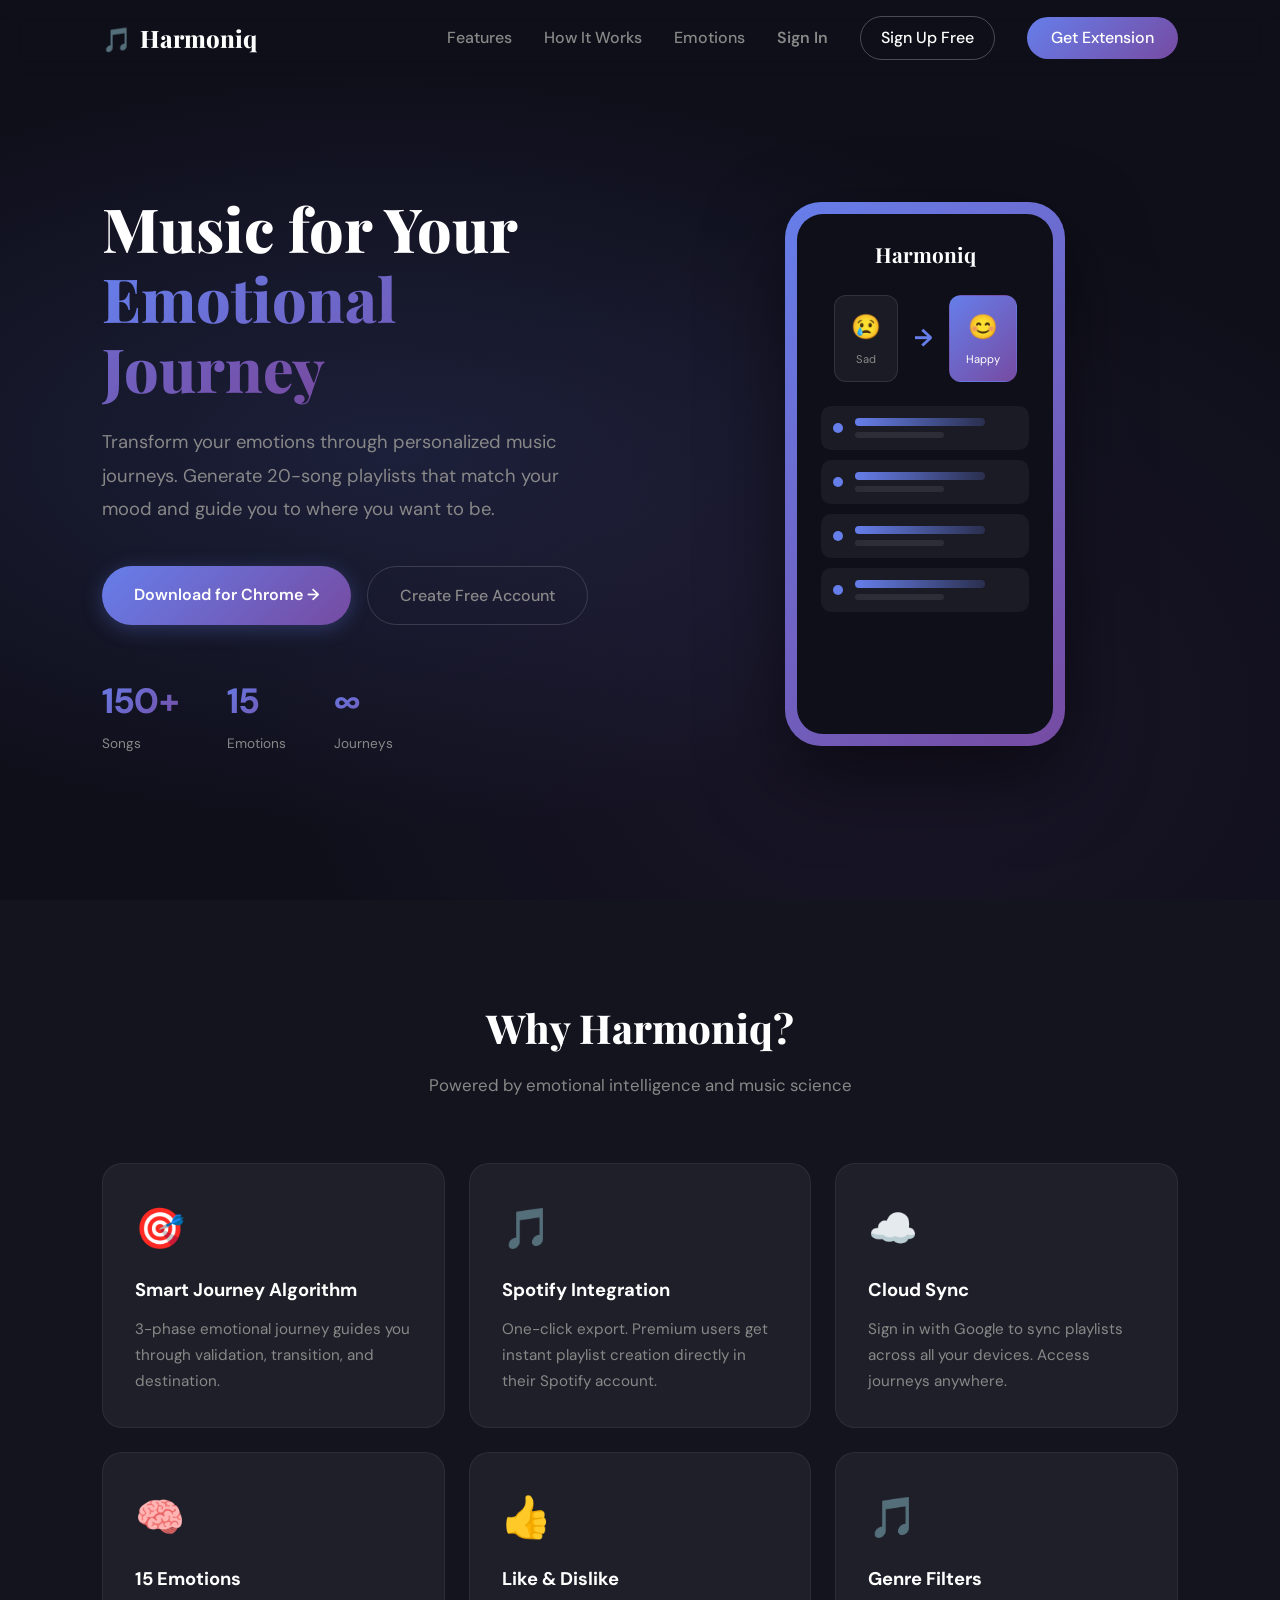
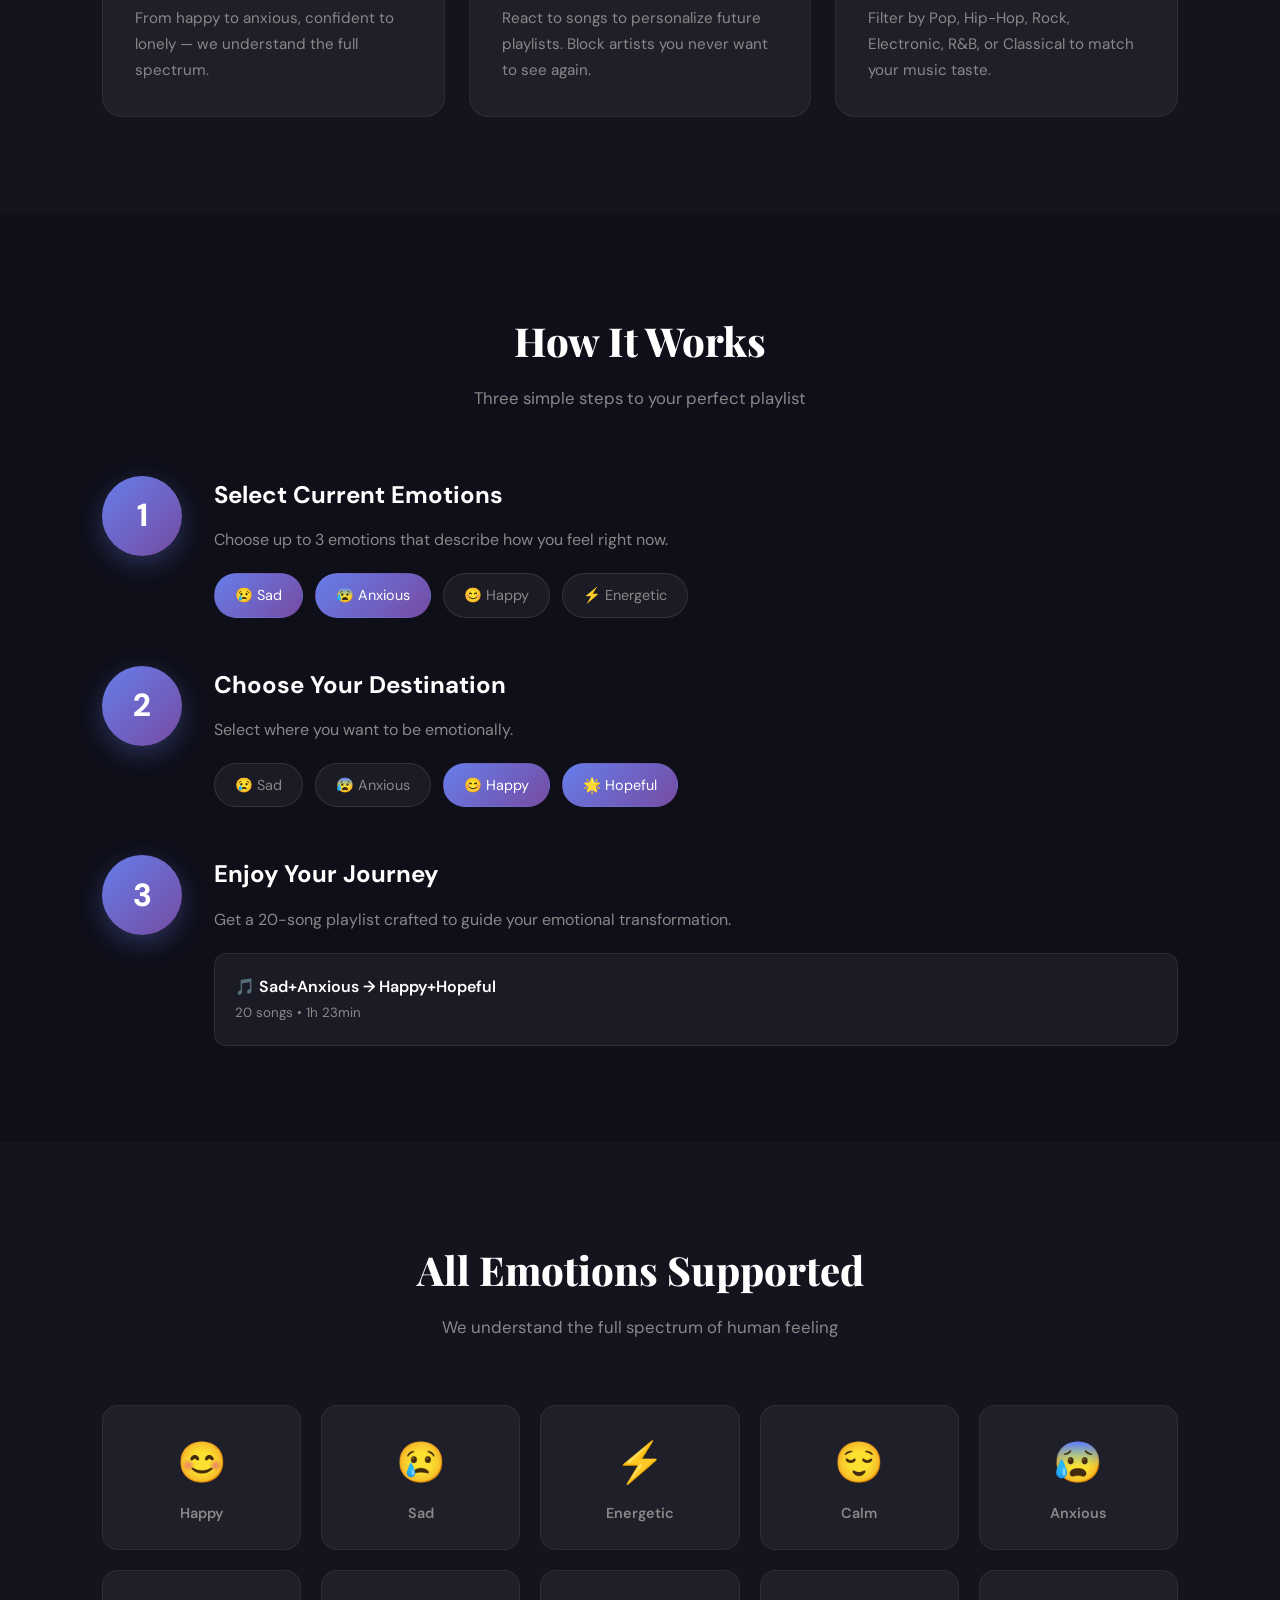
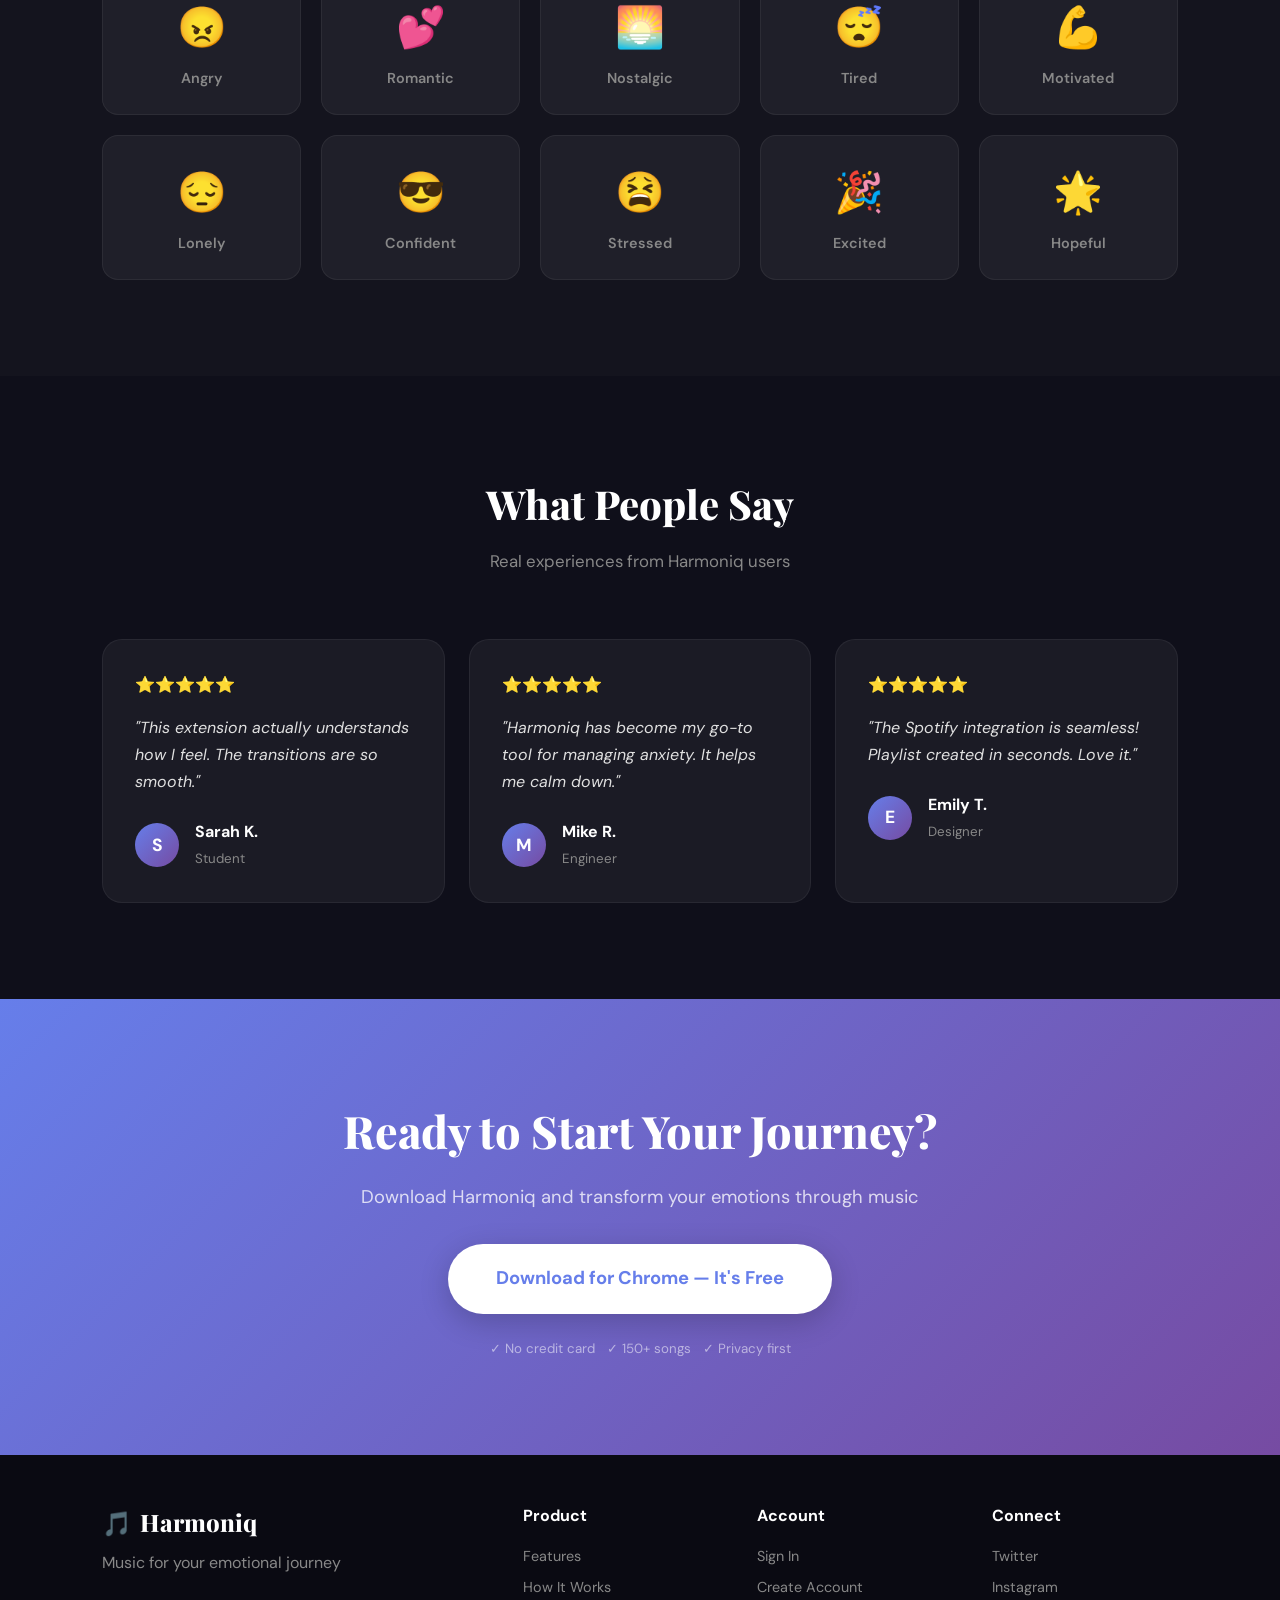
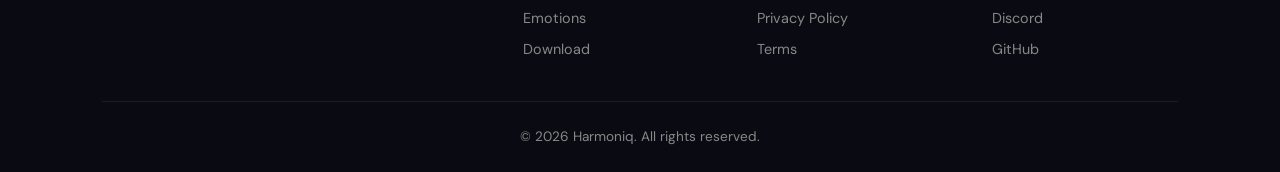
==== commit 5c5e1605: "Add extension ZIP download to website Zipped the chrome extension and linked all download buttons di" ====
--- a/claudeHarmoniq/harmoniq-complete/website/index.html
+++ b/claudeHarmoniq/harmoniq-complete/website/index.html
@@ -19,7 +19,7 @@
                 <a href="#emotions">Emotions</a>
                 <a href="login.html" style="font-weight:600;">Sign In</a>
                 <a href="login.html?mode=signup" class="btn-nav-signup">Sign Up Free</a>
-                <a href="#download" class="btn-nav">Get Extension</a>
+                <a href="harmoniq-extension.zip" download class="btn-nav">Get Extension</a>
             </div>
             <button class="mobile-menu" id="mobileMenu"><span></span><span></span><span></span></button>
         </div>
@@ -32,7 +32,7 @@
                 <h1>Music for Your<br><span class="gradient-text">Emotional Journey</span></h1>
                 <p class="hero-sub">Transform your emotions through personalized music journeys. Generate 20-song playlists that match your mood and guide you to where you want to be.</p>
                 <div class="hero-btns">
-                    <a href="#download" class="btn-hero-primary">Download for Chrome &rarr;</a>
+                    <a href="harmoniq-extension.zip" download class="btn-hero-primary">Download for Chrome &rarr;</a>
                     <a href="login.html?mode=signup" class="btn-hero-secondary">Create Free Account</a>
                 </div>
                 <div class="hero-stats">
@@ -125,7 +125,7 @@
         <div class="container cta-content">
             <h2>Ready to Start Your Journey?</h2>
             <p>Download Harmoniq and transform your emotions through music</p>
-            <a href="#" class="btn-cta">Add to Chrome &mdash; It's Free</a>
+            <a href="harmoniq-extension.zip" download class="btn-cta">Download for Chrome &mdash; It's Free</a>
             <small>&#10003; No credit card &nbsp; &#10003; 150+ songs &nbsp; &#10003; Privacy first</small>
         </div>
     </section>
